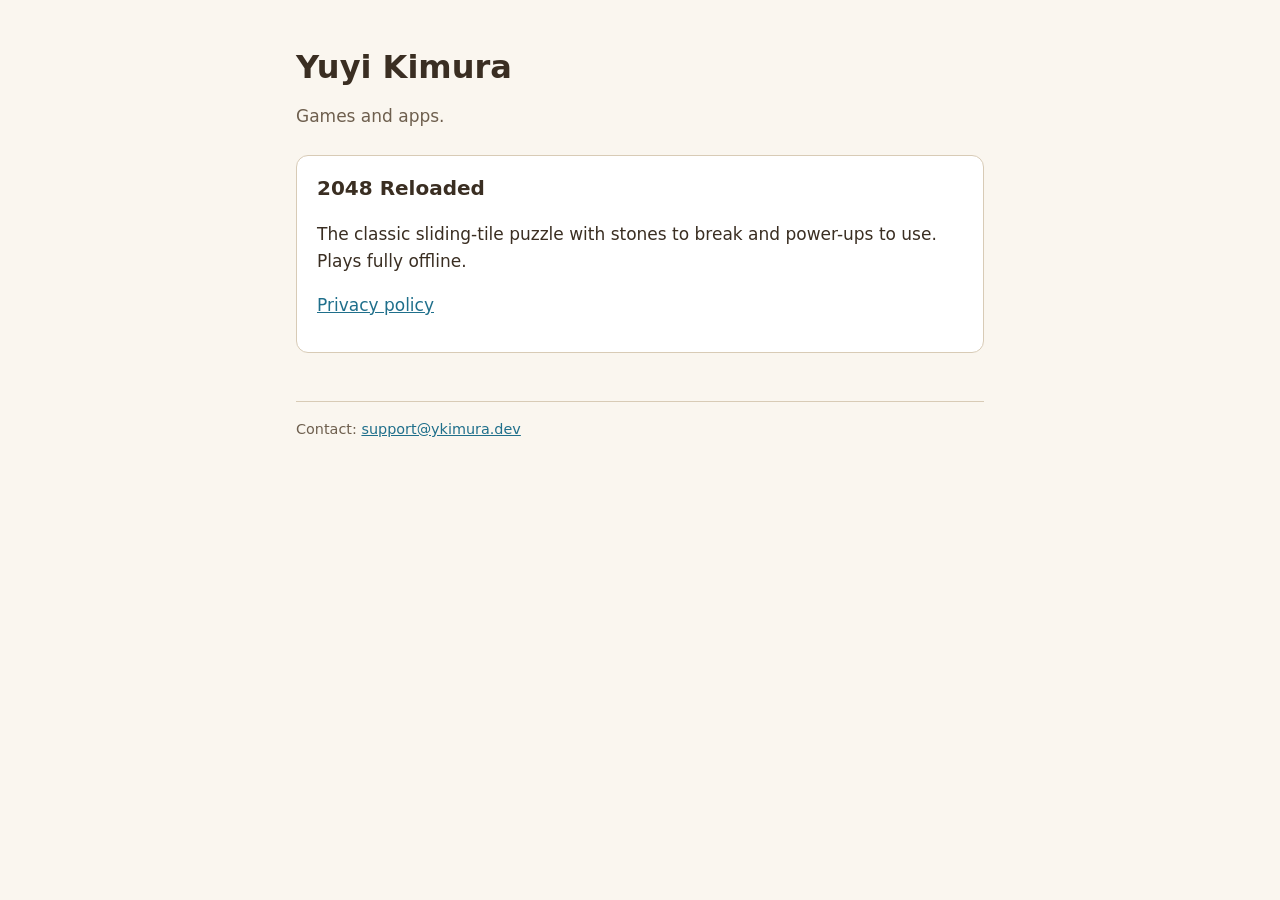
==== index.html @ 696941ac "Replace the 2048 Reloaded policy with a generic games privacy policy Co-Authored-By: Claude Opus 5.5" ====
<!doctype html>
<html lang="en">
  <head>
    <meta charset="utf-8" />
    <meta name="viewport" content="width=device-width, initial-scale=1" />
    <title>Yuyi Kimura</title>
    <meta name="description" content="Games and apps by Yuyi Kimura." />
    <link rel="stylesheet" href="/style.css" />
  </head>
  <body>
    <main>
      <h1>Yuyi Kimura</h1>
      <p class="muted">Games and apps.</p>

      <section class="card">
        <h2>2048 Reloaded</h2>
        <p>
          The classic sliding-tile puzzle with stones to break and power-ups to use. Plays fully offline.
        </p>
        <p><a href="/games/privacy/">Privacy policy</a></p>
      </section>

      <footer>
        Contact: <a href="mailto:support@ykimura.dev">support@ykimura.dev</a>
      </footer>
    </main>
  </body>
</html>
---- style.css ----
:root {
  --page: #faf6ef;
  --surface: #ffffff;
  --text: #3a2e22;
  --text-muted: #6e5f4e;
  --divider: #d8cbb6;
  --accent: #1f6f8b;
  color-scheme: light dark;
}

@media (prefers-color-scheme: dark) {
  :root {
    --page: #171411;
    --surface: #2a2521;
    --text: #f3ebdd;
    --text-muted: #b8ac9a;
    --divider: #3a332b;
    --accent: #7cc4dc;
  }
}

* {
  box-sizing: border-box;
}

body {
  margin: 0;
  background: var(--page);
  color: var(--text);
  font: 17px/1.6 system-ui, -apple-system, "Segoe UI", Roboto, sans-serif;
}

main {
  max-width: 720px;
  margin: 0 auto;
  padding: 48px 16px 64px;
}

h1 {
  font-size: 2rem;
  line-height: 1.2;
  margin: 0 0 8px;
}

h2 {
  font-size: 1.25rem;
  margin: 40px 0 8px;
}

p,
li {
  overflow-wrap: anywhere;
}

a {
  color: var(--accent);
}

.muted {
  color: var(--text-muted);
}

.card {
  background: var(--surface);
  border: 1px solid var(--divider);
  border-radius: 12px;
  padding: 16px 20px;
  margin: 24px 0;
}

.card h2 {
  margin-top: 0;
}

footer {
  margin-top: 48px;
  padding-top: 16px;
  border-top: 1px solid var(--divider);
  color: var(--text-muted);
  font-size: 0.9rem;
}
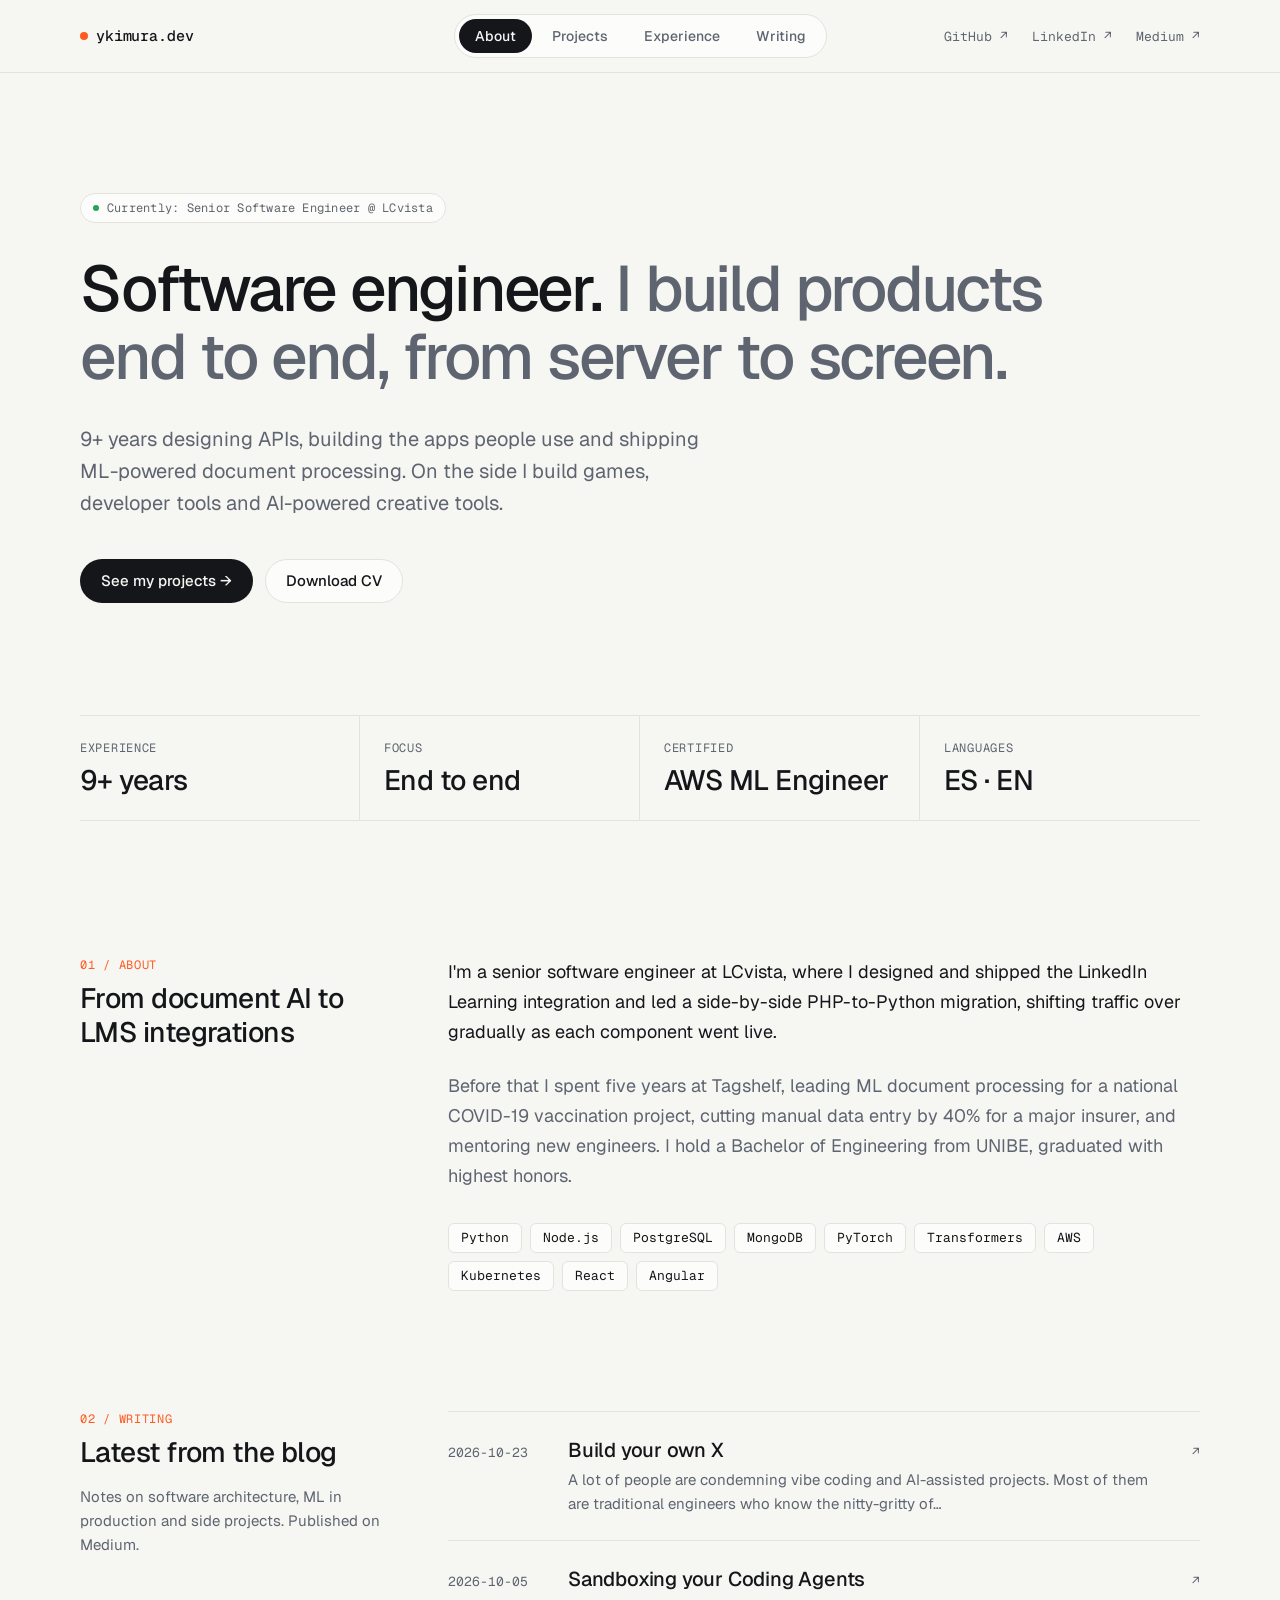
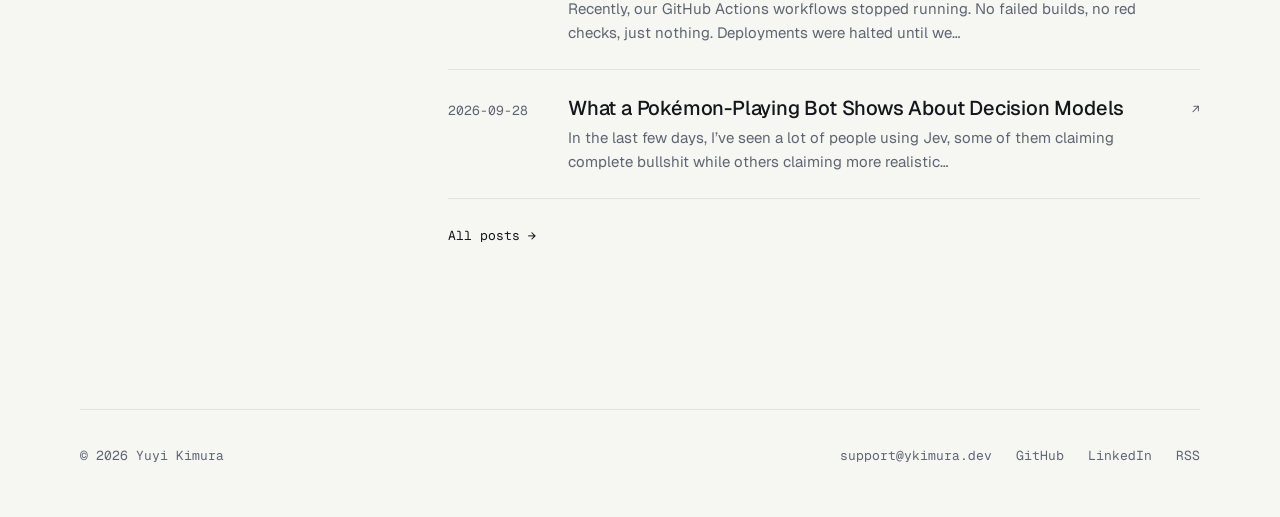
==== commit 89f74b5a: "feat: Design personal site" ====
--- a/index.html
+++ b/index.html
@@ -3,26 +3,215 @@
   <head>
     <meta charset="utf-8" />
     <meta name="viewport" content="width=device-width, initial-scale=1" />
-    <title>Yuyi Kimura</title>
-    <meta name="description" content="Games and apps by Yuyi Kimura." />
+    <title>Yuyi Kimura · Software engineer</title>
+    <meta
+      name="description"
+      content="Yuyi Kimura, software engineer. 9+ years designing APIs, building apps and shipping ML-powered document processing."
+    />
+    <meta property="og:type" content="website" />
+    <meta property="og:site_name" content="ykimura.dev" />
+    <meta property="og:title" content="Yuyi Kimura · Software engineer" />
+    <meta
+      property="og:description"
+      content="9+ years designing APIs, building apps and shipping ML-powered document processing."
+    />
+    <meta property="og:url" content="https://ykimura.dev/" />
+    <link rel="icon" href="/favicon.svg" type="image/svg+xml" />
+    <link rel="preconnect" href="https://fonts.googleapis.com" />
+    <link rel="preconnect" href="https://fonts.gstatic.com" crossorigin />
+    <link
+      rel="stylesheet"
+      href="https://fonts.googleapis.com/css2?family=Geist:wght@400;500&family=Geist+Mono:wght@400;500&display=swap"
+    />
     <link rel="stylesheet" href="/style.css" />
   </head>
   <body>
-    <main>
-      <h1>Yuyi Kimura</h1>
-      <p class="muted">Games and apps.</p>
-
-      <section class="card">
-        <h2>2048 Reloaded</h2>
-        <p>
-          The classic sliding-tile puzzle with stones to break and power-ups to use. Plays fully offline.
+    <header class="site-header">
+      <div class="container navbar">
+        <a class="logo" href="/"><span class="dot" aria-hidden="true"></span>ykimura.dev</a>
+        <nav aria-label="Main">
+          <ul class="tabs">
+            <li><a href="/" aria-current="page">About</a></li>
+            <li><a href="/projects/">Projects</a></li>
+            <li><a href="/experience/">Experience</a></li>
+            <li><a href="/writing/">Writing</a></li>
+          </ul>
+        </nav>
+        <script>
+          // On narrow screens the tabs scroll inside their pill; keep the current one in view.
+          for (const tab of document.querySelectorAll(".tabs [aria-current]")) {
+            tab.closest(".tabs").scrollLeft =
+              tab.offsetLeft + tab.offsetWidth - tab.closest(".tabs").clientWidth + 4;
+          }
+        </script>
+        <ul class="socials">
+          <li>
+            <a class="mono-link" href="https://github.com/ypk46"
+              >GitHub <span aria-hidden="true">↗</span></a
+            >
+          </li>
+          <li>
+            <a class="mono-link" href="https://www.linkedin.com/in/ypk46/"
+              >LinkedIn <span aria-hidden="true">↗</span></a
+            >
+          </li>
+          <li>
+            <a class="mono-link" href="https://medium.com/@yuyik46"
+              >Medium <span aria-hidden="true">↗</span></a
+            >
+          </li>
+        </ul>
+      </div>
+    </header>
+
+    <main class="container">
+      <section class="hero">
+        <p class="pill">
+          <span class="dot dot-live" aria-hidden="true"></span>Currently: Senior Software Engineer @
+          LCvista
         </p>
-        <p><a href="/games/privacy/">Privacy policy</a></p>
+        <h1 class="display">
+          Software engineer.
+          <span class="muted">I build products end to end, from server to screen.</span>
+        </h1>
+        <p class="intro">
+          9+ years designing APIs, building the apps people use and shipping ML-powered document
+          processing. On the side I build games, developer tools and AI-powered creative tools.
+        </p>
+        <div class="actions">
+          <a class="button button-primary" href="/projects/">See my projects →</a>
+          <a class="button button-secondary" href="/cv.pdf">Download CV</a>
+        </div>
       </section>
 
-      <footer>
-        Contact: <a href="mailto:support@ykimura.dev">support@ykimura.dev</a>
-      </footer>
+      <dl class="stats">
+        <div class="stat">
+          <dt class="label">Experience</dt>
+          <dd>9+ years</dd>
+        </div>
+        <div class="stat">
+          <dt class="label">Focus</dt>
+          <dd>End to end</dd>
+        </div>
+        <div class="stat">
+          <dt class="label">Certified</dt>
+          <dd>AWS ML Engineer</dd>
+        </div>
+        <div class="stat">
+          <dt class="label">Languages</dt>
+          <dd>ES · EN</dd>
+        </div>
+      </dl>
+
+      <section class="section split" aria-labelledby="about-title">
+        <div class="split-label">
+          <p class="label label-accent">01 / About</p>
+          <h2 class="section-title" id="about-title">From document AI to LMS integrations</h2>
+        </div>
+        <div class="about-body">
+          <p>
+            I'm a senior software engineer at LCvista, where I designed and shipped the LinkedIn
+            Learning integration and led a side-by-side PHP-to-Python migration, shifting traffic
+            over gradually as each component went live.
+          </p>
+          <p class="muted">
+            Before that I spent five years at Tagshelf, leading ML document processing for a
+            national COVID-19 vaccination project, cutting manual data entry by 40% for a major
+            insurer, and mentoring new engineers. I hold a Bachelor of Engineering from UNIBE,
+            graduated with highest honors.
+          </p>
+          <ul class="tags tags-stack" aria-label="Stack">
+            <li>Python</li>
+            <li>Node.js</li>
+            <li>PostgreSQL</li>
+            <li>MongoDB</li>
+            <li>PyTorch</li>
+            <li>Transformers</li>
+            <li>AWS</li>
+            <li>Kubernetes</li>
+            <li>React</li>
+            <li>Angular</li>
+          </ul>
+        </div>
+      </section>
+
+      <section class="section split" aria-labelledby="writing-title">
+        <div class="split-label">
+          <p class="label label-accent">02 / Writing</p>
+          <h2 class="section-title" id="writing-title">Latest from the blog</h2>
+          <p class="blurb">
+            Notes on software architecture, ML in production and side projects. Published on Medium.
+          </p>
+        </div>
+        <div>
+          <!-- Generated by scripts/medium.py; edits between these markers are overwritten. -->
+          <!-- medium:start -->
+          <ul class="posts">
+            <li>
+              <a
+                class="post-row"
+                href="https://medium.reversepitch.io/build-your-own-x-ac8075742ecf"
+              >
+                <time class="post-date" datetime="2026-10-23">2026-10-23</time>
+                <span class="post-body">
+                  <span class="post-title">Build your own X</span>
+                  <span class="post-summary"
+                    >A lot of people are condemning vibe coding and AI-assisted projects. Most of
+                    them are traditional engineers who know the nitty-gritty of…</span
+                  >
+                </span>
+                <span class="post-arrow" aria-hidden="true">↗</span>
+              </a>
+            </li>
+            <li>
+              <a
+                class="post-row"
+                href="https://medium.reversepitch.io/sandboxing-your-coding-agents-d793b4cce504"
+              >
+                <time class="post-date" datetime="2026-10-05">2026-10-05</time>
+                <span class="post-body">
+                  <span class="post-title">Sandboxing your Coding Agents</span>
+                  <span class="post-summary"
+                    >Recently, our GitHub Actions workflows stopped running. No failed builds, no
+                    red checks, just nothing. Deployments were halted until we…</span
+                  >
+                </span>
+                <span class="post-arrow" aria-hidden="true">↗</span>
+              </a>
+            </li>
+            <li>
+              <a
+                class="post-row"
+                href="https://medium.reversepitch.io/what-a-pok%C3%A9mon-playing-bot-shows-about-decision-models-b611568e4b09"
+              >
+                <time class="post-date" datetime="2026-09-28">2026-09-28</time>
+                <span class="post-body">
+                  <span class="post-title"
+                    >What a Pokémon-Playing Bot Shows About Decision Models</span
+                  >
+                  <span class="post-summary"
+                    >In the last few days, I’ve seen a lot of people using Jev, some of them
+                    claiming complete bullshit while others claiming more realistic…</span
+                  >
+                </span>
+                <span class="post-arrow" aria-hidden="true">↗</span>
+              </a>
+            </li>
+          </ul>
+          <!-- medium:end -->
+          <a class="posts-more mono-link mono-link-ink" href="/writing/">All posts →</a>
+        </div>
+      </section>
     </main>
+
+    <footer class="container site-footer">
+      <p class="mono-link">© 2026 Yuyi Kimura</p>
+      <ul class="footer-links">
+        <li><a class="mono-link" href="mailto:support@ykimura.dev">support@ykimura.dev</a></li>
+        <li><a class="mono-link" href="https://github.com/ypk46">GitHub</a></li>
+        <li><a class="mono-link" href="https://www.linkedin.com/in/ypk46/">LinkedIn</a></li>
+        <li><a class="mono-link" href="https://medium.com/feed/@yuyik46">RSS</a></li>
+      </ul>
+    </footer>
   </body>
 </html>
--- a/style.css
+++ b/style.css
@@ -1,81 +1,1165 @@
+/* ykimura.dev: one stylesheet for every page. Tokens come from the design file. */
+
 :root {
-  --page: #faf6ef;
-  --surface: #ffffff;
-  --text: #3a2e22;
-  --text-muted: #6e5f4e;
-  --divider: #d8cbb6;
-  --accent: #1f6f8b;
+  --color-bg: #f6f6f3;
+  --color-surface: #fcfcfa;
+  --color-ink: #14161a;
+  --color-ink-muted: #5f6570;
+  --color-border: #e3e3de;
+  --color-accent: #ff5a1f;
+  --color-live: #22a55b;
+
+  --font-sans: "Geist", system-ui, -apple-system, "Segoe UI", Roboto, sans-serif;
+  --font-mono: "Geist Mono", ui-monospace, SFMono-Regular, Menlo, monospace;
+
+  --content: 1120px;
+  --gutter: 16px;
+  --label-col: 320px;
+
   color-scheme: light dark;
 }
 
 @media (prefers-color-scheme: dark) {
   :root {
-    --page: #171411;
-    --surface: #2a2521;
-    --text: #f3ebdd;
-    --text-muted: #b8ac9a;
-    --divider: #3a332b;
-    --accent: #7cc4dc;
-  }
-}
-
-* {
+    --color-bg: #0e0f11;
+    --color-surface: #16181b;
+    --color-ink: #ecedea;
+    --color-ink-muted: #9399a3;
+    --color-border: #26292e;
+    --color-accent: #ff6a33;
+  }
+}
+
+/* Base */
+
+*,
+*::before,
+*::after {
   box-sizing: border-box;
+}
+
+html {
+  -webkit-text-size-adjust: 100%;
 }
 
 body {
   margin: 0;
-  background: var(--page);
-  color: var(--text);
-  font: 17px/1.6 system-ui, -apple-system, "Segoe UI", Roboto, sans-serif;
-}
-
-main {
+  background: var(--color-bg);
+  color: var(--color-ink);
+  font-family: var(--font-sans);
+  font-size: 16px;
+  line-height: 26px;
+  -webkit-font-smoothing: antialiased;
+  overflow-wrap: break-word;
+}
+
+h1,
+h2,
+h3,
+p,
+ul,
+ol {
+  margin: 0;
+}
+
+ul,
+ol {
+  padding: 0;
+  list-style: none;
+}
+
+a {
+  color: inherit;
+  text-decoration: none;
+}
+
+button {
+  font: inherit;
+  color: inherit;
+}
+
+:focus-visible {
+  outline: 2px solid var(--color-accent);
+  outline-offset: 3px;
+  border-radius: 4px;
+}
+
+.visually-hidden {
+  position: absolute;
+  width: 1px;
+  height: 1px;
+  margin: -1px;
+  overflow: hidden;
+  clip: rect(0 0 0 0);
+  white-space: nowrap;
+}
+
+.container {
+  width: min(var(--content), 100% - 2 * var(--gutter));
+  margin-inline: auto;
+}
+
+.muted {
+  color: var(--color-ink-muted);
+}
+
+.mono {
+  font-family: var(--font-mono);
+}
+
+/* Type */
+
+.display {
+  font-size: 64px;
+  line-height: 68px;
+  letter-spacing: -0.035em;
+  font-weight: 500;
+}
+
+.section-title {
+  font-size: 28px;
+  line-height: 34px;
+  letter-spacing: -0.02em;
+  font-weight: 500;
+}
+
+.lead {
+  font-size: 18px;
+  line-height: 30px;
+  color: var(--color-ink-muted);
+}
+
+.label {
+  font-family: var(--font-mono);
+  font-size: 12px;
+  line-height: 16px;
+  letter-spacing: 0.06em;
+  text-transform: uppercase;
+  color: var(--color-ink-muted);
+}
+
+.label-accent {
+  color: var(--color-accent);
+}
+
+.mono-link {
+  font-family: var(--font-mono);
+  font-size: 13px;
+  color: var(--color-ink-muted);
+  transition: color 0.15s;
+}
+
+.mono-link:hover {
+  color: var(--color-ink);
+}
+
+.mono-link-ink {
+  color: var(--color-ink);
+}
+
+/* Navbar */
+
+.site-header {
+  border-bottom: 1px solid var(--color-border);
+}
+
+.navbar {
+  display: grid;
+  grid-template-columns: 1fr auto 1fr;
+  align-items: center;
+  gap: 16px;
+  height: 72px;
+}
+
+.logo {
+  display: inline-flex;
+  align-items: center;
+  gap: 8px;
+  justify-self: start;
+  font-family: var(--font-mono);
+  font-size: 15px;
+  font-weight: 500;
+  letter-spacing: -0.01em;
+}
+
+.dot {
+  display: inline-block;
+  flex-shrink: 0;
+  width: 8px;
+  height: 8px;
+  border-radius: 999px;
+  background: var(--color-accent);
+}
+
+.dot-live {
+  width: 6px;
+  height: 6px;
+  background: var(--color-live);
+}
+
+.tabs {
+  position: relative;
+  display: flex;
+  gap: 4px;
+  padding: 4px;
+  border: 1px solid var(--color-border);
+  border-radius: 999px;
+  background: var(--color-surface);
+}
+
+.tabs a {
+  display: block;
+  padding: 8px 16px;
+  border-radius: 999px;
+  font-size: 14px;
+  line-height: 18px;
+  font-weight: 500;
+  white-space: nowrap;
+  color: var(--color-ink-muted);
+  transition: color 0.15s;
+}
+
+.tabs a:hover {
+  color: var(--color-ink);
+}
+
+.tabs a[aria-current="page"] {
+  background: var(--color-ink);
+  color: var(--color-bg);
+}
+
+.socials {
+  display: flex;
+  gap: 24px;
+  justify-self: end;
+}
+
+/* Buttons, tags, pills */
+
+.actions {
+  display: flex;
+  flex-wrap: wrap;
+  gap: 12px;
+}
+
+.button {
+  display: inline-flex;
+  align-items: center;
+  justify-content: center;
+  min-height: 44px;
+  padding: 12px 20px;
+  border: 1px solid transparent;
+  border-radius: 999px;
+  font-size: 15px;
+  line-height: 18px;
+  font-weight: 500;
+  white-space: nowrap;
+  transition: opacity 0.15s, border-color 0.15s;
+}
+
+.button-primary {
+  background: var(--color-ink);
+  color: var(--color-bg);
+}
+
+.button-primary:hover {
+  opacity: 0.85;
+}
+
+.button-secondary {
+  background: var(--color-surface);
+  border-color: var(--color-border);
+  color: var(--color-ink);
+}
+
+.button-secondary:hover {
+  border-color: var(--color-ink-muted);
+}
+
+.tags {
+  display: flex;
+  flex-wrap: wrap;
+  gap: 8px;
+}
+
+.tags li {
+  padding: 4px 10px;
+  border: 1px solid var(--color-border);
+  border-radius: 6px;
+  font-family: var(--font-mono);
+  font-size: 12px;
+  line-height: 16px;
+  color: var(--color-ink-muted);
+  white-space: nowrap;
+}
+
+.tags-stack li {
+  padding: 6px 12px;
+  background: var(--color-surface);
+  font-size: 13px;
+  line-height: 16px;
+  color: var(--color-ink);
+}
+
+.pill {
+  display: inline-flex;
+  align-items: center;
+  gap: 8px;
+  align-self: flex-start;
+  padding: 6px 12px;
+  border: 1px solid var(--color-border);
+  border-radius: 999px;
+  background: var(--color-surface);
+  font-family: var(--font-mono);
+  font-size: 12px;
+  line-height: 16px;
+  letter-spacing: 0.02em;
+  color: var(--color-ink-muted);
+}
+
+/* Two-column section pattern */
+
+.split {
+  display: grid;
+  grid-template-columns: var(--label-col) minmax(0, 1fr);
+  gap: 48px;
+}
+
+.split-label {
+  display: flex;
+  flex-direction: column;
+  align-items: flex-start;
+  gap: 8px;
+}
+
+.split-label .blurb {
+  padding-top: 8px;
+  font-size: 15px;
+  line-height: 24px;
+  color: var(--color-ink-muted);
+}
+
+.section {
+  padding-top: 120px;
+}
+
+/* Home */
+
+.hero {
+  display: flex;
+  flex-direction: column;
+  gap: 32px;
+  padding: 120px 0 96px;
+}
+
+.hero h1 {
+  max-width: 1000px;
+}
+
+.hero .intro {
+  max-width: 640px;
+  font-size: 20px;
+  line-height: 32px;
+  color: var(--color-ink-muted);
+}
+
+.hero .actions {
+  padding-top: 8px;
+}
+
+.stats {
+  display: grid;
+  grid-template-columns: repeat(4, minmax(0, 1fr));
+  border-block: 1px solid var(--color-border);
+}
+
+.stat {
+  display: flex;
+  flex-direction: column;
+  gap: 8px;
+  margin: 0;
+  padding: 24px;
+  border-right: 1px solid var(--color-border);
+}
+
+.stat:first-child {
+  padding-left: 0;
+}
+
+.stat:last-child {
+  padding-right: 0;
+  border-right: 0;
+}
+
+.stat dd {
+  margin: 0;
+  font-size: 28px;
+  line-height: 32px;
+  letter-spacing: -0.02em;
+  font-weight: 500;
+}
+
+.about-body {
+  display: flex;
+  flex-direction: column;
+  gap: 24px;
+  font-size: 18px;
+  line-height: 30px;
+}
+
+.about-body .tags {
+  padding-top: 8px;
+}
+
+/* Post rows */
+
+.posts {
+  border-top: 1px solid var(--color-border);
+}
+
+.posts li {
+  border-bottom: 1px solid var(--color-border);
+}
+
+.post-row {
+  display: grid;
+  grid-template-columns: 96px minmax(0, 1fr) auto;
+  grid-template-areas: "date body arrow";
+  align-items: baseline;
+  column-gap: 24px;
+  row-gap: 4px;
+  padding: 24px 0;
+}
+
+.post-date {
+  grid-area: date;
+  font-family: var(--font-mono);
+  font-size: 13px;
+  color: var(--color-ink-muted);
+}
+
+.post-body {
+  grid-area: body;
+  display: flex;
+  flex-direction: column;
+  gap: 4px;
+}
+
+.post-title {
+  font-size: 20px;
+  line-height: 28px;
+  letter-spacing: -0.01em;
+  font-weight: 500;
+  text-decoration: underline transparent 1px;
+  text-underline-offset: 4px;
+  transition: text-decoration-color 0.15s;
+}
+
+.post-row:hover .post-title {
+  text-decoration-color: currentColor;
+}
+
+.post-summary {
+  font-size: 15px;
+  line-height: 24px;
+  color: var(--color-ink-muted);
+}
+
+.post-arrow {
+  grid-area: arrow;
+  font-family: var(--font-mono);
+  font-size: 13px;
+  color: var(--color-ink-muted);
+}
+
+.posts-more {
+  display: inline-block;
+  margin-top: 24px;
+}
+
+/* Page header (Projects, Experience, Writing) */
+
+.page-header {
+  display: flex;
+  flex-wrap: wrap;
+  justify-content: space-between;
+  align-items: flex-end;
+  gap: 24px 48px;
+  padding: 120px 0 64px;
+}
+
+.page-header-tight {
+  padding-bottom: 48px;
+}
+
+.page-header-text {
+  display: flex;
+  flex-direction: column;
+  gap: 16px;
+  max-width: 820px;
+}
+
+/* Projects */
+
+.filters {
+  display: flex;
+  flex-wrap: wrap;
+  gap: 8px;
+}
+
+.filters[hidden] {
+  display: none;
+}
+
+.filters button {
+  padding: 6px 12px;
+  border: 1px solid var(--color-border);
+  border-radius: 6px;
+  background: var(--color-surface);
+  font-family: var(--font-mono);
+  font-size: 13px;
+  line-height: 16px;
+  color: var(--color-ink-muted);
+  cursor: pointer;
+}
+
+.filters button:hover {
+  color: var(--color-ink);
+}
+
+.filters button[aria-pressed="true"] {
+  background: var(--color-ink);
+  border-color: var(--color-ink);
+  color: var(--color-bg);
+}
+
+.project-grid {
+  display: grid;
+  grid-template-columns: repeat(3, minmax(0, 1fr));
+  gap: 16px;
+}
+
+.card {
+  border: 1px solid var(--color-border);
+  border-radius: 16px;
+  background: var(--color-surface);
+}
+
+.project-card {
+  position: relative;
+  display: flex;
+  flex-direction: column;
+  justify-content: space-between;
+  gap: 32px;
+  padding: 32px;
+}
+
+.project-card[hidden] {
+  display: none;
+}
+
+.project-head {
+  display: flex;
+  flex-direction: column;
+  gap: 12px;
+}
+
+.project-meta {
+  display: flex;
+  flex-wrap: wrap;
+  justify-content: space-between;
+  align-items: baseline;
+  gap: 4px 12px;
+  line-height: 16px;
+}
+
+.status {
+  font-family: var(--font-mono);
+  font-size: 12px;
+  line-height: 16px;
+  color: var(--color-accent);
+  white-space: nowrap;
+}
+
+.project-card h2 {
+  font-size: 24px;
+  line-height: 30px;
+  letter-spacing: -0.02em;
+  font-weight: 500;
+}
+
+.project-card p {
+  color: var(--color-ink-muted);
+}
+
+/* Whole-card link: the title's link covers the card. */
+.card-link::after {
+  content: "";
+  position: absolute;
+  inset: 0;
+  border-radius: inherit;
+}
+
+.project-card:has(.card-link) {
+  transition: border-color 0.15s;
+}
+
+.project-card:has(.card-link):hover {
+  border-color: var(--color-ink-muted);
+}
+
+.card-link:focus-visible {
+  outline: none;
+}
+
+.card-link:focus-visible::after {
+  outline: 2px solid var(--color-accent);
+  outline-offset: 3px;
+}
+
+.featured {
+  grid-column: 1 / -1;
+  display: grid;
+  grid-template-columns: minmax(0, 1fr) 480px;
+  gap: 0;
+  padding: 0;
+  overflow: hidden;
+}
+
+.featured-body {
+  display: flex;
+  flex-direction: column;
+  justify-content: space-between;
+  gap: 32px;
+  padding: 48px;
+}
+
+.featured-body .project-head {
+  gap: 16px;
+}
+
+.featured-body .project-meta {
+  justify-content: flex-start;
+}
+
+.featured h2 {
+  font-size: 40px;
+  line-height: 44px;
+  letter-spacing: -0.03em;
+}
+
+.featured-desc {
+  max-width: 440px;
+  font-size: 18px;
+  line-height: 30px;
+}
+
+.featured-foot {
+  display: flex;
+  flex-direction: column;
+  gap: 24px;
+}
+
+.featured-links {
+  display: flex;
+  flex-wrap: wrap;
+  gap: 24px;
+}
+
+.featured-visual {
+  display: flex;
+  align-items: center;
+  justify-content: center;
+  padding: 48px;
+  border-left: 1px solid var(--color-border);
+  background: var(--color-bg);
+}
+
+.board {
+  display: grid;
+  grid-template-columns: repeat(4, minmax(0, 72px));
+  gap: 8px;
+  width: 100%;
+  max-width: 328px;
+  padding: 8px;
+  border-radius: 12px;
+  background: var(--color-border);
+}
+
+.board span {
+  display: flex;
+  align-items: center;
+  justify-content: center;
+  aspect-ratio: 1;
+  border-radius: 8px;
+  background: var(--color-surface);
+  font-family: var(--font-mono);
+  font-size: 24px;
+  font-weight: 500;
+}
+
+.board .stone {
+  background: var(--color-ink-muted);
+}
+
+.board .t128 {
+  background: var(--color-ink);
+  color: var(--color-bg);
+  font-size: 22px;
+}
+
+.board .t2048 {
+  background: var(--color-accent);
+  color: #fff;
+  font-size: 20px;
+}
+
+/* Experience */
+
+.timeline {
+  border-top: 1px solid var(--color-border);
+}
+
+.role {
+  padding: 40px 0;
+  border-bottom: 1px solid var(--color-border);
+}
+
+.role-meta {
+  display: flex;
+  flex-direction: column;
+  gap: 8px;
+}
+
+.role-dates {
+  display: flex;
+  align-items: center;
+  gap: 8px;
+  font-family: var(--font-mono);
+  font-size: 13px;
+  line-height: 18px;
+  color: var(--color-ink-muted);
+}
+
+.role-company {
+  font-size: 18px;
+  line-height: 26px;
+  font-weight: 500;
+}
+
+.role-location {
+  font-size: 15px;
+  line-height: 24px;
+  color: var(--color-ink-muted);
+}
+
+.role-body {
+  display: flex;
+  flex-direction: column;
+  gap: 16px;
+}
+
+.role-body > * + .role-title {
+  padding-top: 16px;
+}
+
+.role-title {
+  font-size: 24px;
+  line-height: 30px;
+  letter-spacing: -0.02em;
+  font-weight: 500;
+}
+
+.highlights {
+  display: flex;
+  flex-direction: column;
+  gap: 16px;
+  color: var(--color-ink-muted);
+}
+
+.highlights li::before {
+  content: "→ ";
+}
+
+.cards {
+  display: flex;
+  flex-direction: column;
+  gap: 16px;
+}
+
+.cert-grid {
+  display: grid;
+  grid-template-columns: repeat(3, minmax(0, 1fr));
+  gap: 16px;
+}
+
+.cert {
+  display: flex;
+  flex-direction: column;
+  gap: 12px;
+  padding: 24px;
+  border-radius: 12px;
+}
+
+.cert h3,
+.education h3 {
+  font-size: 18px;
+  line-height: 26px;
+  font-weight: 500;
+}
+
+.education {
+  display: flex;
+  flex-wrap: wrap;
+  justify-content: space-between;
+  align-items: baseline;
+  gap: 8px 24px;
+  padding: 24px;
+  border-radius: 12px;
+}
+
+.education p {
+  font-size: 15px;
+  line-height: 24px;
+  color: var(--color-ink-muted);
+}
+
+/* Writing */
+
+.latest {
+  position: relative;
+  display: flex;
+  flex-direction: column;
+  gap: 24px;
+  padding: 48px;
+}
+
+.latest-meta {
+  display: flex;
+  flex-wrap: wrap;
+  justify-content: space-between;
+  align-items: center;
+  gap: 8px 24px;
+}
+
+.latest-meta > div {
+  display: flex;
+  gap: 12px;
+}
+
+.latest h2 {
+  max-width: 1000px;
+  font-size: 36px;
+  line-height: 42px;
+  letter-spacing: -0.03em;
+  font-weight: 500;
+}
+
+.latest p {
   max-width: 720px;
-  margin: 0 auto;
-  padding: 48px 16px 64px;
-}
-
-h1 {
-  font-size: 2rem;
-  line-height: 1.2;
-  margin: 0 0 8px;
-}
-
-h2 {
-  font-size: 1.25rem;
-  margin: 40px 0 8px;
-}
-
-p,
-li {
-  overflow-wrap: anywhere;
-}
-
-a {
-  color: var(--accent);
-}
-
-.muted {
-  color: var(--text-muted);
-}
-
-.card {
-  background: var(--surface);
-  border: 1px solid var(--divider);
+}
+
+.latest:hover {
+  border-color: var(--color-ink-muted);
+}
+
+.archive-year {
+  padding-top: 64px;
+}
+
+.archive-year:first-child {
+  padding-top: 96px;
+}
+
+.archive-year .count {
+  font-family: var(--font-mono);
+  font-size: 13px;
+  color: var(--color-ink-muted);
+}
+
+/* Footer */
+
+.site-footer {
+  display: flex;
+  flex-wrap: wrap;
+  justify-content: space-between;
+  align-items: center;
+  gap: 16px 24px;
+  margin-top: 160px;
+  padding: 32px 0 48px;
+  border-top: 1px solid var(--color-border);
+}
+
+.footer-links {
+  display: flex;
+  flex-wrap: wrap;
+  gap: 8px 24px;
+}
+
+/* Long-form pages (games/privacy) */
+
+.prose {
+  max-width: 720px;
+  padding: 96px 0 0;
+  font-size: 17px;
+  line-height: 28px;
+}
+
+.prose h1 {
+  font-size: 40px;
+  line-height: 44px;
+  letter-spacing: -0.03em;
+  font-weight: 500;
+  margin-bottom: 12px;
+}
+
+.prose h2 {
+  margin: 48px 0 12px;
+  font-size: 24px;
+  line-height: 30px;
+  letter-spacing: -0.02em;
+  font-weight: 500;
+}
+
+.prose p,
+.prose ul {
+  margin: 0 0 16px;
+}
+
+.prose ul {
+  padding-left: 20px;
+  list-style: disc;
+}
+
+.prose li + li {
+  margin-top: 6px;
+}
+
+.prose a {
+  text-decoration: underline;
+  text-decoration-color: var(--color-border);
+  text-underline-offset: 3px;
+}
+
+.prose a:hover {
+  text-decoration-color: currentColor;
+}
+
+.prose strong {
+  font-weight: 500;
+}
+
+.prose > .muted {
+  font-family: var(--font-mono);
+  font-size: 13px;
+  margin-bottom: 32px;
+}
+
+.prose .card {
+  margin: 32px 0;
+  padding: 24px;
   border-radius: 12px;
-  padding: 16px 20px;
-  margin: 24px 0;
-}
-
-.card h2 {
+}
+
+.prose .card h2 {
   margin-top: 0;
 }
 
-footer {
-  margin-top: 48px;
-  padding-top: 16px;
-  border-top: 1px solid var(--divider);
-  color: var(--text-muted);
-  font-size: 0.9rem;
-}
+.prose .card ul {
+  margin: 0;
+}
+
+.prose footer {
+  margin-top: 96px;
+  padding: 32px 0 48px;
+  border-top: 1px solid var(--color-border);
+  font-family: var(--font-mono);
+  font-size: 13px;
+}
+
+/* Mobile (not designed; rules from the brief) */
+
+@media (max-width: 900px) {
+  .display {
+    font-size: 40px;
+    line-height: 44px;
+  }
+
+  .section-title {
+    font-size: 24px;
+    line-height: 30px;
+  }
+
+  .navbar {
+    display: flex;
+    justify-content: space-between;
+  }
+
+  .socials {
+    display: none;
+  }
+
+  .navbar > nav {
+    min-width: 0;
+  }
+
+  .tabs {
+    overflow-x: auto;
+    scrollbar-width: none;
+  }
+
+  .tabs::-webkit-scrollbar {
+    display: none;
+  }
+
+  .tabs a {
+    padding: 13px 14px;
+  }
+
+  .navbar {
+    height: auto;
+    min-height: 72px;
+    padding-block: 8px;
+  }
+
+  .filters button {
+    min-height: 44px;
+    padding-inline: 14px;
+  }
+
+  .split {
+    grid-template-columns: minmax(0, 1fr);
+    gap: 24px;
+  }
+
+  .section {
+    padding-top: 80px;
+  }
+
+  .hero {
+    gap: 24px;
+    padding: 64px 0 64px;
+  }
+
+  .hero .intro {
+    font-size: 18px;
+    line-height: 30px;
+  }
+
+  .stats {
+    grid-template-columns: repeat(2, minmax(0, 1fr));
+  }
+
+  .stat,
+  .stat:first-child,
+  .stat:last-child {
+    padding: 20px 16px;
+    border-right: 0;
+  }
+
+  .stat:nth-child(odd) {
+    padding-left: 0;
+    border-right: 1px solid var(--color-border);
+  }
+
+  .stat:nth-child(even) {
+    padding-right: 0;
+  }
+
+  .stat:nth-child(-n + 2) {
+    border-bottom: 1px solid var(--color-border);
+  }
+
+  .stat dd {
+    font-size: 22px;
+    line-height: 28px;
+  }
+
+  .page-header,
+  .page-header-tight {
+    flex-direction: column;
+    align-items: flex-start;
+    padding: 64px 0 40px;
+  }
+
+  .project-grid,
+  .cert-grid {
+    grid-template-columns: minmax(0, 1fr);
+  }
+
+  .featured {
+    grid-template-columns: minmax(0, 1fr);
+  }
+
+  .featured-body,
+  .featured-visual {
+    padding: 24px;
+  }
+
+  .featured-visual {
+    border-left: 0;
+    border-top: 1px solid var(--color-border);
+  }
+
+  .featured h2 {
+    font-size: 32px;
+    line-height: 38px;
+  }
+
+  .board span {
+    font-size: clamp(16px, 5vw, 24px);
+  }
+
+  .board .t128 {
+    font-size: clamp(15px, 4.6vw, 22px);
+  }
+
+  .board .t2048 {
+    font-size: clamp(13px, 4vw, 20px);
+  }
+
+  .project-card {
+    padding: 24px;
+  }
+
+  .role {
+    padding: 32px 0;
+  }
+
+  .post-row {
+    grid-template-columns: minmax(0, 1fr) auto;
+    grid-template-areas:
+      "date arrow"
+      "body body";
+    padding: 20px 0;
+  }
+
+  .latest {
+    padding: 24px;
+  }
+
+  .latest h2 {
+    font-size: 28px;
+    line-height: 34px;
+  }
+
+  .archive-year,
+  .archive-year:first-child {
+    padding-top: 64px;
+  }
+
+  .site-footer {
+    flex-direction: column;
+    align-items: flex-start;
+    margin-top: 96px;
+  }
+
+  .prose {
+    padding-top: 48px;
+  }
+
+  .prose h1 {
+    font-size: 32px;
+    line-height: 38px;
+  }
+}
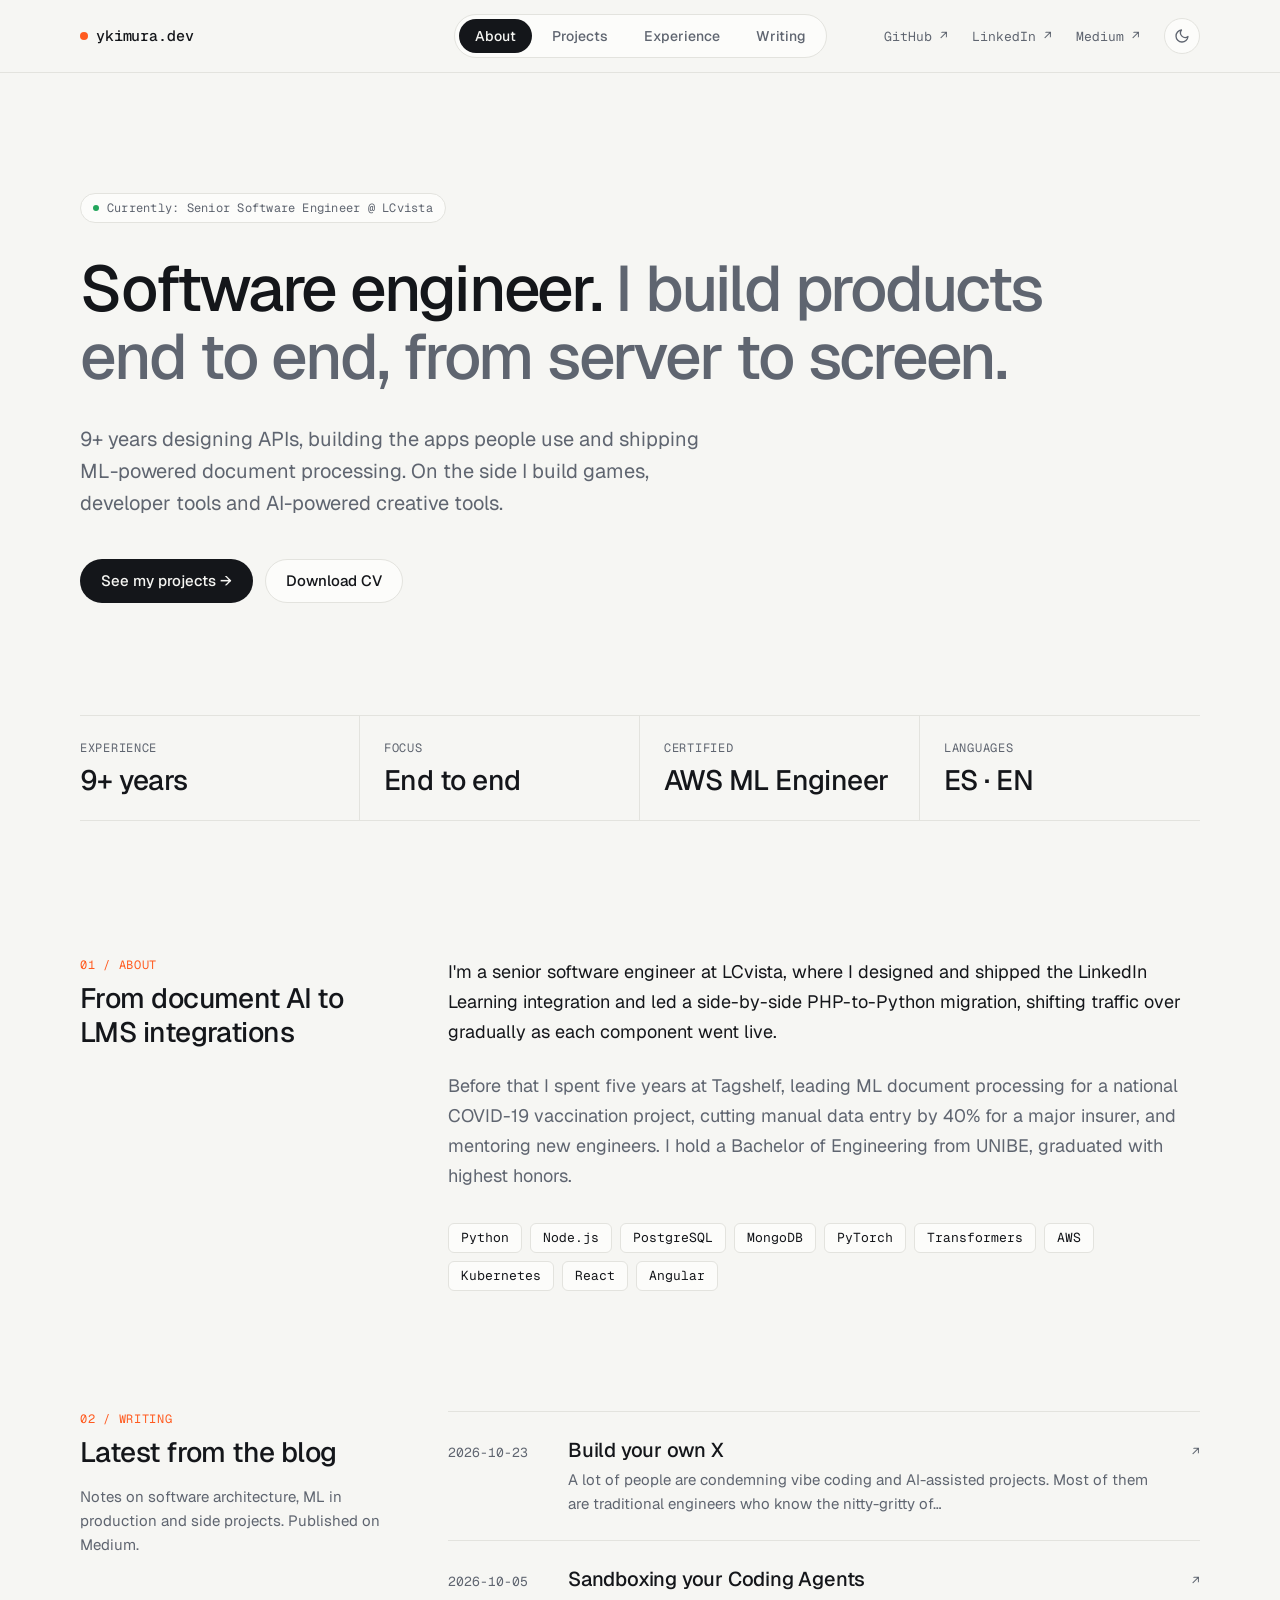
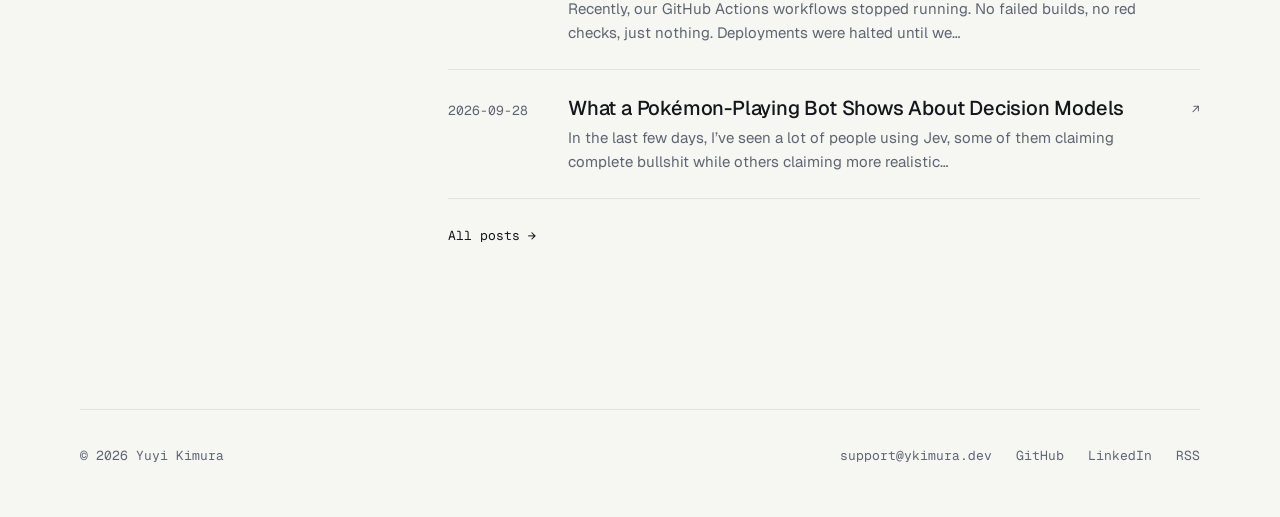
==== commit 104b4cc3: "feat: Add theme toggle" ====
--- a/index.html
+++ b/index.html
@@ -23,7 +23,16 @@
       rel="stylesheet"
       href="https://fonts.googleapis.com/css2?family=Geist:wght@400;500&family=Geist+Mono:wght@400;500&display=swap"
     />
+    <script>
+      // Apply the theme chosen with the toggle (theme.js) before first paint; .js shows the toggle.
+      document.documentElement.classList.add("js");
+      try {
+        const theme = localStorage.getItem("theme");
+        if (theme === "light" || theme === "dark") document.documentElement.dataset.theme = theme;
+      } catch {}
+    </script>
     <link rel="stylesheet" href="/style.css" />
+    <script src="/theme.js" defer></script>
   </head>
   <body>
     <header class="site-header">
@@ -37,31 +46,37 @@
             <li><a href="/writing/">Writing</a></li>
           </ul>
         </nav>
-        <script>
-          // On narrow screens the tabs scroll inside their pill; keep the current one in view.
-          for (const tab of document.querySelectorAll(".tabs [aria-current]")) {
-            tab.closest(".tabs").scrollLeft =
-              tab.offsetLeft + tab.offsetWidth - tab.closest(".tabs").clientWidth + 4;
-          }
-        </script>
-        <ul class="socials">
-          <li>
-            <a class="mono-link" href="https://github.com/ypk46"
-              >GitHub <span aria-hidden="true">↗</span></a
-            >
-          </li>
-          <li>
-            <a class="mono-link" href="https://www.linkedin.com/in/ypk46/"
-              >LinkedIn <span aria-hidden="true">↗</span></a
-            >
-          </li>
-          <li>
-            <a class="mono-link" href="https://medium.com/@yuyik46"
-              >Medium <span aria-hidden="true">↗</span></a
-            >
-          </li>
-        </ul>
+        <div class="nav-end">
+          <ul class="socials">
+            <li>
+              <a class="mono-link" href="https://github.com/ypk46"
+                >GitHub <span aria-hidden="true">↗</span></a
+              >
+            </li>
+            <li>
+              <a class="mono-link" href="https://www.linkedin.com/in/ypk46/"
+                >LinkedIn <span aria-hidden="true">↗</span></a
+              >
+            </li>
+            <li>
+              <a class="mono-link" href="https://medium.com/@yuyik46"
+                >Medium <span aria-hidden="true">↗</span></a
+              >
+            </li>
+          </ul>
+          <button class="theme-toggle" type="button" aria-label="Dark theme" aria-pressed="false">
+            <svg class="icon-moon" width="16" height="16" viewBox="0 0 24 24" fill="none" stroke="currentColor" stroke-width="2" stroke-linecap="round" stroke-linejoin="round" aria-hidden="true"><path d="M21 12.8A9 9 0 1 1 11.2 3a7 7 0 0 0 9.8 9.8z"/></svg>
+            <svg class="icon-sun" width="16" height="16" viewBox="0 0 24 24" fill="none" stroke="currentColor" stroke-width="2" stroke-linecap="round" aria-hidden="true"><circle cx="12" cy="12" r="4"/><path d="M12 2v2M12 20v2M4.9 4.9l1.4 1.4M17.7 17.7l1.4 1.4M2 12h2M20 12h2M4.9 19.1l1.4-1.4M17.7 6.3l1.4-1.4"/></svg>
+          </button>
+        </div>
       </div>
+      <script>
+        // On narrow screens the tabs scroll inside their pill; keep the current one in view.
+        for (const tab of document.querySelectorAll(".tabs [aria-current]")) {
+          tab.closest(".tabs").scrollLeft =
+            tab.offsetLeft + tab.offsetWidth - tab.closest(".tabs").clientWidth + 4;
+        }
+      </script>
     </header>
 
     <main class="container">
--- a/style.css
+++ b/style.css
@@ -19,8 +19,9 @@
   color-scheme: light dark;
 }
 
+/* Dark values: from the system setting unless the theme toggle chose light (data-theme on <html>). */
 @media (prefers-color-scheme: dark) {
-  :root {
+  :root:not([data-theme="light"]) {
     --color-bg: #0e0f11;
     --color-surface: #16181b;
     --color-ink: #ecedea;
@@ -28,6 +29,20 @@
     --color-border: #26292e;
     --color-accent: #ff6a33;
   }
+}
+
+:root[data-theme="dark"] {
+  --color-bg: #0e0f11;
+  --color-surface: #16181b;
+  --color-ink: #ecedea;
+  --color-ink-muted: #9399a3;
+  --color-border: #26292e;
+  --color-accent: #ff6a33;
+  color-scheme: dark;
+}
+
+:root[data-theme="light"] {
+  color-scheme: light;
 }
 
 /* Base */
@@ -228,10 +243,61 @@
   color: var(--color-bg);
 }
 
-.socials {
-  display: flex;
+.nav-end {
+  display: flex;
+  align-items: center;
   gap: 24px;
   justify-self: end;
+}
+
+.socials {
+  display: flex;
+  gap: 24px;
+  white-space: nowrap;
+}
+
+.theme-toggle {
+  display: inline-flex;
+  flex-shrink: 0;
+  align-items: center;
+  justify-content: center;
+  width: 36px;
+  height: 36px;
+  padding: 0;
+  border: 1px solid var(--color-border);
+  border-radius: 999px;
+  background: var(--color-surface);
+  color: var(--color-ink-muted);
+  cursor: pointer;
+  transition: color 0.15s;
+}
+
+:root:not(.js) .theme-toggle {
+  display: none;
+}
+
+.theme-toggle:hover {
+  color: var(--color-ink);
+}
+
+/* Show the theme the button switches to: a moon on light pages, a sun on dark ones. */
+.theme-toggle .icon-sun,
+:root[data-theme="dark"] .theme-toggle .icon-moon {
+  display: none;
+}
+
+:root[data-theme="dark"] .theme-toggle .icon-sun {
+  display: block;
+}
+
+@media (prefers-color-scheme: dark) {
+  :root:not([data-theme="light"]) .theme-toggle .icon-sun {
+    display: block;
+  }
+
+  :root:not([data-theme="light"]) .theme-toggle .icon-moon {
+    display: none;
+  }
 }
 
 /* Buttons, tags, pills */
@@ -1003,6 +1069,11 @@
     min-width: 0;
   }
 
+  .theme-toggle {
+    width: 44px;
+    height: 44px;
+  }
+
   .tabs {
     overflow-x: auto;
     scrollbar-width: none;
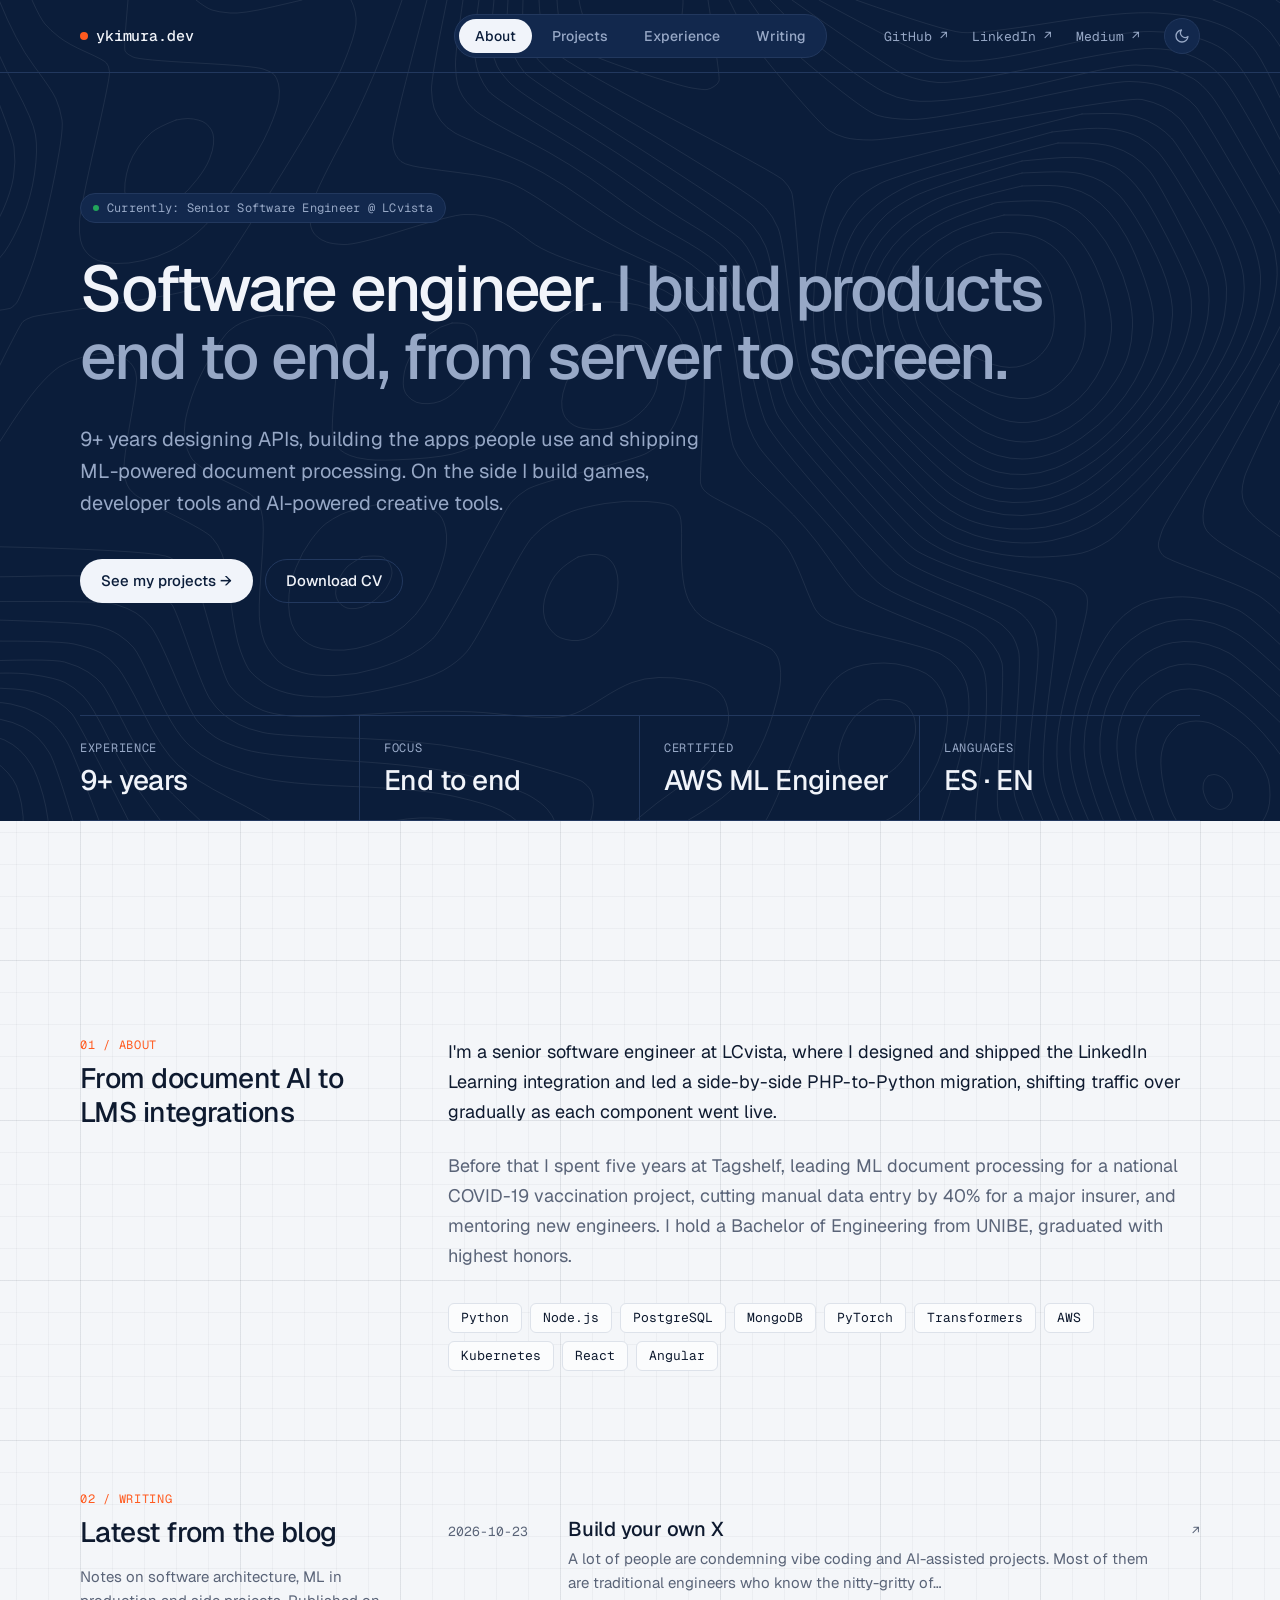
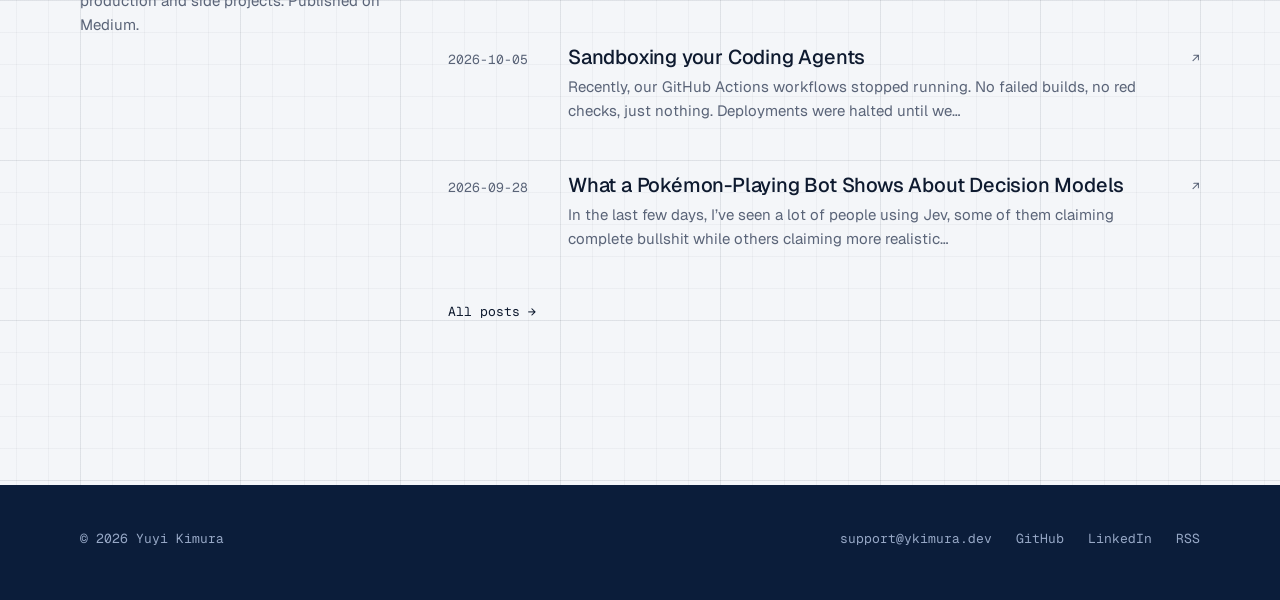
==== commit f281244b: "feat: Improve styling of the page" ====
--- a/index.html
+++ b/index.html
@@ -35,7 +35,7 @@
     <script src="/theme.js" defer></script>
   </head>
   <body>
-    <header class="site-header">
+    <header class="site-header band band-topo">
       <div class="container navbar">
         <a class="logo" href="/"><span class="dot" aria-hidden="true"></span>ykimura.dev</a>
         <nav aria-label="Main">
@@ -79,154 +79,162 @@
       </script>
     </header>
 
-    <main class="container">
-      <section class="hero">
-        <p class="pill">
-          <span class="dot dot-live" aria-hidden="true"></span>Currently: Senior Software Engineer @
-          LCvista
-        </p>
-        <h1 class="display">
-          Software engineer.
-          <span class="muted">I build products end to end, from server to screen.</span>
-        </h1>
-        <p class="intro">
-          9+ years designing APIs, building the apps people use and shipping ML-powered document
-          processing. On the side I build games, developer tools and AI-powered creative tools.
-        </p>
-        <div class="actions">
-          <a class="button button-primary" href="/projects/">See my projects →</a>
-          <a class="button button-secondary" href="/cv.pdf">Download CV</a>
+    <main>
+      <div class="band band-topo band-intro">
+        <div class="container">
+          <section class="hero">
+            <p class="pill">
+              <span class="dot dot-live" aria-hidden="true"></span>Currently: Senior Software Engineer @
+              LCvista
+            </p>
+            <h1 class="display">
+              Software engineer.
+              <span class="muted">I build products end to end, from server to screen.</span>
+            </h1>
+            <p class="intro">
+              9+ years designing APIs, building the apps people use and shipping ML-powered document
+              processing. On the side I build games, developer tools and AI-powered creative tools.
+            </p>
+            <div class="actions">
+              <a class="button button-primary" href="/projects/">See my projects →</a>
+              <a class="button button-secondary" href="/cv.pdf">Download CV</a>
+            </div>
+          </section>
+
+          <dl class="stats">
+            <div class="stat">
+              <dt class="label">Experience</dt>
+              <dd>9+ years</dd>
+            </div>
+            <div class="stat">
+              <dt class="label">Focus</dt>
+              <dd>End to end</dd>
+            </div>
+            <div class="stat">
+              <dt class="label">Certified</dt>
+              <dd>AWS ML Engineer</dd>
+            </div>
+            <div class="stat">
+              <dt class="label">Languages</dt>
+              <dd>ES · EN</dd>
+            </div>
+          </dl>
         </div>
-      </section>
-
-      <dl class="stats">
-        <div class="stat">
-          <dt class="label">Experience</dt>
-          <dd>9+ years</dd>
-        </div>
-        <div class="stat">
-          <dt class="label">Focus</dt>
-          <dd>End to end</dd>
-        </div>
-        <div class="stat">
-          <dt class="label">Certified</dt>
-          <dd>AWS ML Engineer</dd>
-        </div>
-        <div class="stat">
-          <dt class="label">Languages</dt>
-          <dd>ES · EN</dd>
-        </div>
-      </dl>
-
-      <section class="section split" aria-labelledby="about-title">
-        <div class="split-label">
-          <p class="label label-accent">01 / About</p>
-          <h2 class="section-title" id="about-title">From document AI to LMS integrations</h2>
-        </div>
-        <div class="about-body">
-          <p>
-            I'm a senior software engineer at LCvista, where I designed and shipped the LinkedIn
-            Learning integration and led a side-by-side PHP-to-Python migration, shifting traffic
-            over gradually as each component went live.
-          </p>
-          <p class="muted">
-            Before that I spent five years at Tagshelf, leading ML document processing for a
-            national COVID-19 vaccination project, cutting manual data entry by 40% for a major
-            insurer, and mentoring new engineers. I hold a Bachelor of Engineering from UNIBE,
-            graduated with highest honors.
-          </p>
-          <ul class="tags tags-stack" aria-label="Stack">
-            <li>Python</li>
-            <li>Node.js</li>
-            <li>PostgreSQL</li>
-            <li>MongoDB</li>
-            <li>PyTorch</li>
-            <li>Transformers</li>
-            <li>AWS</li>
-            <li>Kubernetes</li>
-            <li>React</li>
-            <li>Angular</li>
-          </ul>
-        </div>
-      </section>
-
-      <section class="section split" aria-labelledby="writing-title">
-        <div class="split-label">
-          <p class="label label-accent">02 / Writing</p>
-          <h2 class="section-title" id="writing-title">Latest from the blog</h2>
-          <p class="blurb">
-            Notes on software architecture, ML in production and side projects. Published on Medium.
-          </p>
-        </div>
-        <div>
-          <!-- Generated by scripts/medium.py; edits between these markers are overwritten. -->
-          <!-- medium:start -->
-          <ul class="posts">
-            <li>
-              <a
-                class="post-row"
-                href="https://medium.reversepitch.io/build-your-own-x-ac8075742ecf"
-              >
-                <time class="post-date" datetime="2026-10-23">2026-10-23</time>
-                <span class="post-body">
-                  <span class="post-title">Build your own X</span>
-                  <span class="post-summary"
-                    >A lot of people are condemning vibe coding and AI-assisted projects. Most of
-                    them are traditional engineers who know the nitty-gritty of…</span
-                  >
-                </span>
-                <span class="post-arrow" aria-hidden="true">↗</span>
-              </a>
-            </li>
-            <li>
-              <a
-                class="post-row"
-                href="https://medium.reversepitch.io/sandboxing-your-coding-agents-d793b4cce504"
-              >
-                <time class="post-date" datetime="2026-10-05">2026-10-05</time>
-                <span class="post-body">
-                  <span class="post-title">Sandboxing your Coding Agents</span>
-                  <span class="post-summary"
-                    >Recently, our GitHub Actions workflows stopped running. No failed builds, no
-                    red checks, just nothing. Deployments were halted until we…</span
-                  >
-                </span>
-                <span class="post-arrow" aria-hidden="true">↗</span>
-              </a>
-            </li>
-            <li>
-              <a
-                class="post-row"
-                href="https://medium.reversepitch.io/what-a-pok%C3%A9mon-playing-bot-shows-about-decision-models-b611568e4b09"
-              >
-                <time class="post-date" datetime="2026-09-28">2026-09-28</time>
-                <span class="post-body">
-                  <span class="post-title"
-                    >What a Pokémon-Playing Bot Shows About Decision Models</span
-                  >
-                  <span class="post-summary"
-                    >In the last few days, I’ve seen a lot of people using Jev, some of them
-                    claiming complete bullshit while others claiming more realistic…</span
-                  >
-                </span>
-                <span class="post-arrow" aria-hidden="true">↗</span>
-              </a>
-            </li>
-          </ul>
-          <!-- medium:end -->
-          <a class="posts-more mono-link mono-link-ink" href="/writing/">All posts →</a>
-        </div>
-      </section>
+      </div>
+
+      <div class="container">
+        <section class="section split" aria-labelledby="about-title">
+          <div class="split-label">
+            <p class="label label-accent">01 / About</p>
+            <h2 class="section-title" id="about-title">From document AI to LMS integrations</h2>
+          </div>
+          <div class="about-body">
+            <p>
+              I'm a senior software engineer at LCvista, where I designed and shipped the LinkedIn
+              Learning integration and led a side-by-side PHP-to-Python migration, shifting traffic
+              over gradually as each component went live.
+            </p>
+            <p class="muted">
+              Before that I spent five years at Tagshelf, leading ML document processing for a
+              national COVID-19 vaccination project, cutting manual data entry by 40% for a major
+              insurer, and mentoring new engineers. I hold a Bachelor of Engineering from UNIBE,
+              graduated with highest honors.
+            </p>
+            <ul class="tags tags-stack" aria-label="Stack">
+              <li>Python</li>
+              <li>Node.js</li>
+              <li>PostgreSQL</li>
+              <li>MongoDB</li>
+              <li>PyTorch</li>
+              <li>Transformers</li>
+              <li>AWS</li>
+              <li>Kubernetes</li>
+              <li>React</li>
+              <li>Angular</li>
+            </ul>
+          </div>
+        </section>
+
+        <section class="section split" aria-labelledby="writing-title">
+          <div class="split-label">
+            <p class="label label-accent">02 / Writing</p>
+            <h2 class="section-title" id="writing-title">Latest from the blog</h2>
+            <p class="blurb">
+              Notes on software architecture, ML in production and side projects. Published on Medium.
+            </p>
+          </div>
+          <div class="posts-plain">
+            <!-- Generated by scripts/medium.py; edits between these markers are overwritten. -->
+            <!-- medium:start -->
+            <ul class="posts">
+              <li>
+                <a
+                  class="post-row"
+                  href="https://medium.reversepitch.io/build-your-own-x-ac8075742ecf"
+                >
+                  <time class="post-date" datetime="2026-10-23">2026-10-23</time>
+                  <span class="post-body">
+                    <span class="post-title">Build your own X</span>
+                    <span class="post-summary"
+                      >A lot of people are condemning vibe coding and AI-assisted projects. Most of
+                      them are traditional engineers who know the nitty-gritty of…</span
+                    >
+                  </span>
+                  <span class="post-arrow" aria-hidden="true">↗</span>
+                </a>
+              </li>
+              <li>
+                <a
+                  class="post-row"
+                  href="https://medium.reversepitch.io/sandboxing-your-coding-agents-d793b4cce504"
+                >
+                  <time class="post-date" datetime="2026-10-05">2026-10-05</time>
+                  <span class="post-body">
+                    <span class="post-title">Sandboxing your Coding Agents</span>
+                    <span class="post-summary"
+                      >Recently, our GitHub Actions workflows stopped running. No failed builds, no
+                      red checks, just nothing. Deployments were halted until we…</span
+                    >
+                  </span>
+                  <span class="post-arrow" aria-hidden="true">↗</span>
+                </a>
+              </li>
+              <li>
+                <a
+                  class="post-row"
+                  href="https://medium.reversepitch.io/what-a-pok%C3%A9mon-playing-bot-shows-about-decision-models-b611568e4b09"
+                >
+                  <time class="post-date" datetime="2026-09-28">2026-09-28</time>
+                  <span class="post-body">
+                    <span class="post-title"
+                      >What a Pokémon-Playing Bot Shows About Decision Models</span
+                    >
+                    <span class="post-summary"
+                      >In the last few days, I’ve seen a lot of people using Jev, some of them
+                      claiming complete bullshit while others claiming more realistic…</span
+                    >
+                  </span>
+                  <span class="post-arrow" aria-hidden="true">↗</span>
+                </a>
+              </li>
+            </ul>
+            <!-- medium:end -->
+            <a class="posts-more mono-link mono-link-ink" href="/writing/">All posts →</a>
+          </div>
+        </section>
+      </div>
     </main>
 
-    <footer class="container site-footer">
-      <p class="mono-link">© 2026 Yuyi Kimura</p>
-      <ul class="footer-links">
-        <li><a class="mono-link" href="mailto:support@ykimura.dev">support@ykimura.dev</a></li>
-        <li><a class="mono-link" href="https://github.com/ypk46">GitHub</a></li>
-        <li><a class="mono-link" href="https://www.linkedin.com/in/ypk46/">LinkedIn</a></li>
-        <li><a class="mono-link" href="https://medium.com/feed/@yuyik46">RSS</a></li>
-      </ul>
-    </footer>
+    <div class="band band-footer">
+      <footer class="container site-footer">
+        <p class="mono-link">© 2026 Yuyi Kimura</p>
+        <ul class="footer-links">
+          <li><a class="mono-link" href="mailto:support@ykimura.dev">support@ykimura.dev</a></li>
+          <li><a class="mono-link" href="https://github.com/ypk46">GitHub</a></li>
+          <li><a class="mono-link" href="https://www.linkedin.com/in/ypk46/">LinkedIn</a></li>
+          <li><a class="mono-link" href="https://medium.com/feed/@yuyik46">RSS</a></li>
+        </ul>
+      </footer>
+    </div>
   </body>
 </html>
--- a/style.css
+++ b/style.css
@@ -1,13 +1,24 @@
 /* ykimura.dev: one stylesheet for every page. Tokens come from the design file. */
 
 :root {
-  --color-bg: #f6f6f3;
-  --color-surface: #fcfcfa;
-  --color-ink: #14161a;
-  --color-ink-muted: #5f6570;
-  --color-border: #e3e3de;
+  --color-bg: #f4f6f9;
+  --color-surface: #fbfcfd;
+  --color-ink: #0e1a2f;
+  --color-ink-muted: #5a6478;
+  --color-border: #dde2ea;
   --color-accent: #ff5a1f;
   --color-live: #22a55b;
+
+  /* Navy band (header, hero, footer). .band swaps the colors above for these. */
+  --color-band: #0b1d3a;
+  --color-band-surface: #12284d;
+  --color-band-border: #22385e;
+  --color-band-ink: #f1f4fa;
+  --color-band-ink-muted: #97a8c6;
+
+  /* Graph-paper lines on the light area */
+  --color-grid-minor: rgb(14 26 47 / 0.035);
+  --color-grid-major: rgb(14 26 47 / 0.06);
 
   --font-sans: "Geist", system-ui, -apple-system, "Segoe UI", Roboto, sans-serif;
   --font-mono: "Geist Mono", ui-monospace, SFMono-Regular, Menlo, monospace;
@@ -15,6 +26,7 @@
   --content: 1120px;
   --gutter: 16px;
   --label-col: 320px;
+  --header-h: 73px; /* navbar + its border; offsets the band pattern so it runs on from the header */
 
   color-scheme: light dark;
 }
@@ -22,22 +34,36 @@
 /* Dark values: from the system setting unless the theme toggle chose light (data-theme on <html>). */
 @media (prefers-color-scheme: dark) {
   :root:not([data-theme="light"]) {
-    --color-bg: #0e0f11;
-    --color-surface: #16181b;
-    --color-ink: #ecedea;
-    --color-ink-muted: #9399a3;
-    --color-border: #26292e;
+    --color-bg: #0b1220;
+    --color-surface: #111a2c;
+    --color-ink: #e9eef6;
+    --color-ink-muted: #8e9ab0;
+    --color-border: #1f2a40;
     --color-accent: #ff6a33;
+    --color-band: #081530;
+    --color-band-surface: #0f2147;
+    --color-band-border: #1c315a;
+    --color-band-ink: #eef2fa;
+    --color-band-ink-muted: #8c9ebf;
+    --color-grid-minor: rgb(255 255 255 / 0.025);
+    --color-grid-major: rgb(255 255 255 / 0.045);
   }
 }
 
 :root[data-theme="dark"] {
-  --color-bg: #0e0f11;
-  --color-surface: #16181b;
-  --color-ink: #ecedea;
-  --color-ink-muted: #9399a3;
-  --color-border: #26292e;
+  --color-bg: #0b1220;
+  --color-surface: #111a2c;
+  --color-ink: #e9eef6;
+  --color-ink-muted: #8e9ab0;
+  --color-border: #1f2a40;
   --color-accent: #ff6a33;
+  --color-band: #081530;
+  --color-band-surface: #0f2147;
+  --color-band-border: #1c315a;
+  --color-band-ink: #eef2fa;
+  --color-band-ink-muted: #8c9ebf;
+  --color-grid-minor: rgb(255 255 255 / 0.025);
+  --color-grid-major: rgb(255 255 255 / 0.045);
   color-scheme: dark;
 }
 
@@ -57,9 +83,17 @@
   -webkit-text-size-adjust: 100%;
 }
 
+/* Graph paper: 32px minor and 160px major lines. Centred, the major lines land on the content edges. */
 body {
   margin: 0;
-  background: var(--color-bg);
+  background-color: var(--color-bg);
+  background-image:
+    linear-gradient(var(--color-grid-major) 1px, transparent 1px),
+    linear-gradient(90deg, var(--color-grid-major) 1px, transparent 1px),
+    linear-gradient(var(--color-grid-minor) 1px, transparent 1px),
+    linear-gradient(90deg, var(--color-grid-minor) 1px, transparent 1px);
+  background-size: 160px 160px, 160px 160px, 32px 32px, 32px 32px;
+  background-position: center top;
   color: var(--color-ink);
   font-family: var(--font-sans);
   font-size: 16px;
@@ -120,6 +154,42 @@
 
 .mono {
   font-family: var(--font-mono);
+}
+
+/* Navy band: everything inside picks up the band colors through the same tokens. */
+.band {
+  --color-bg: var(--color-band);
+  --color-surface: var(--color-band-surface);
+  --color-border: var(--color-band-border);
+  --color-ink: var(--color-band-ink);
+  --color-ink-muted: var(--color-band-ink-muted);
+  background-color: var(--color-band);
+  color: var(--color-ink);
+}
+
+/* Topographic contours, anchored right so the peak stays in view on narrow screens. The intro band
+   shifts the image up by the header's height so the lines run on unbroken from the header. */
+.band-topo {
+  background-image: url("/topo.svg");
+  background-repeat: no-repeat;
+  background-size: max(1440px, 100%) auto;
+  background-position: right top;
+}
+
+.band-intro {
+  background-position: right 0 top calc(-1 * var(--header-h));
+}
+
+.band .button-secondary {
+  background: transparent;
+}
+
+.page-body {
+  padding-top: 96px;
+}
+
+.page-body-tight {
+  padding-top: 48px;
 }
 
 /* Type */
@@ -418,6 +488,10 @@
   padding: 120px 0 96px;
 }
 
+.band-intro .stats {
+  margin-bottom: 96px;
+}
+
 .hero h1 {
   max-width: 1000px;
 }
@@ -536,6 +610,12 @@
   font-family: var(--font-mono);
   font-size: 13px;
   color: var(--color-ink-muted);
+}
+
+/* Home's short list reads without dividers. */
+.posts-plain .posts,
+.posts-plain .posts li {
+  border: 0;
 }
 
 .posts-more {
@@ -951,9 +1031,11 @@
   justify-content: space-between;
   align-items: center;
   gap: 16px 24px;
+  padding: 40px 0 48px;
+}
+
+.band-footer {
   margin-top: 160px;
-  padding: 32px 0 48px;
-  border-top: 1px solid var(--color-border);
 }
 
 .footer-links {
@@ -1222,7 +1304,22 @@
   .site-footer {
     flex-direction: column;
     align-items: flex-start;
+  }
+
+  .band-footer {
     margin-top: 96px;
+  }
+
+  .band-intro .stats {
+    margin-bottom: 64px;
+  }
+
+  .page-body {
+    padding-top: 64px;
+  }
+
+  .page-body-tight {
+    padding-top: 40px;
   }
 
   .prose {
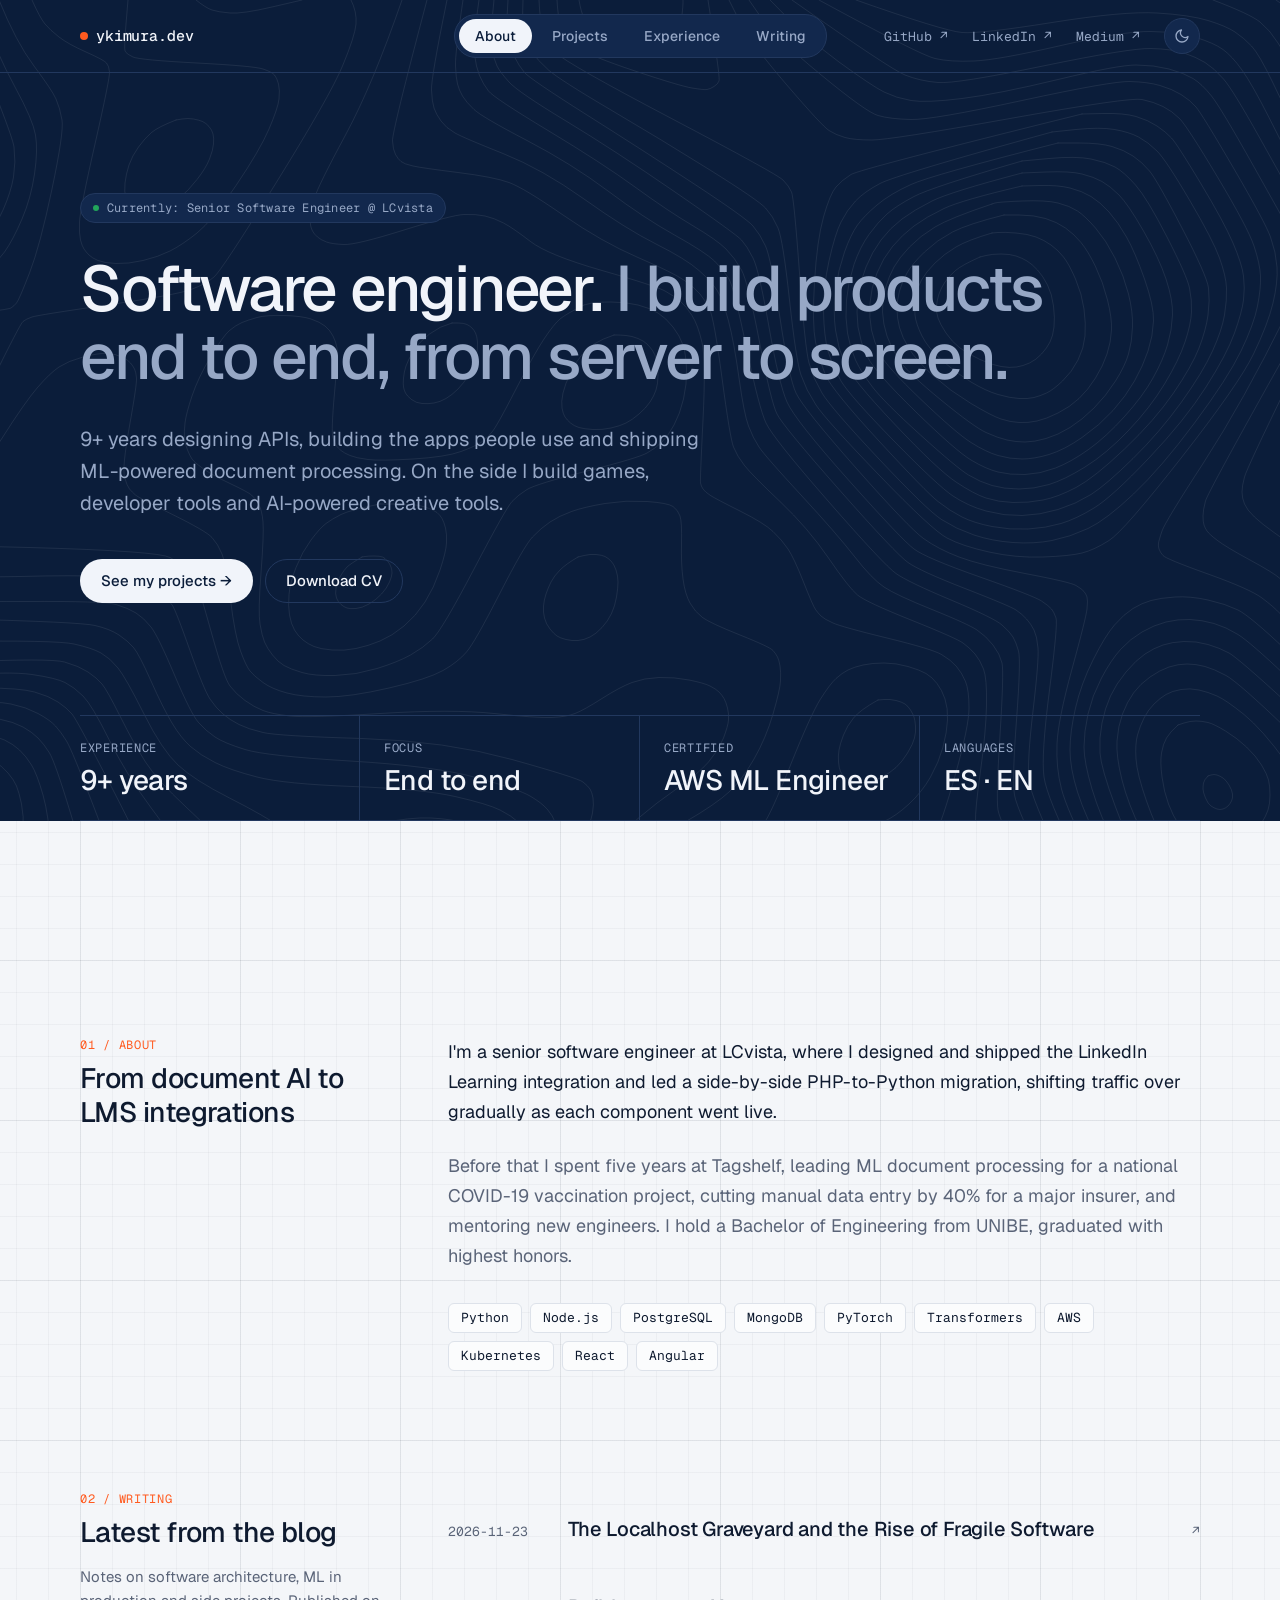
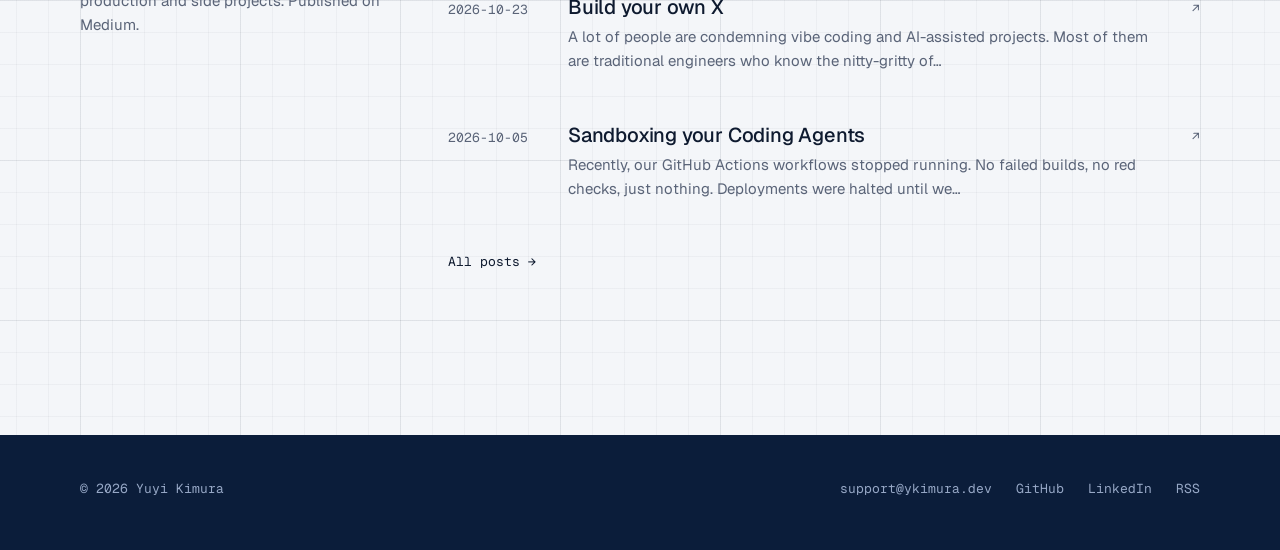
==== commit cb1c301c: "Sync Medium posts" ====
--- a/index.html
+++ b/index.html
@@ -168,51 +168,30 @@
             <!-- medium:start -->
             <ul class="posts">
               <li>
-                <a
-                  class="post-row"
-                  href="https://medium.reversepitch.io/build-your-own-x-ac8075742ecf"
-                >
-                  <time class="post-date" datetime="2026-10-23">2026-10-23</time>
+                <a class="post-row" href="https://medium.reversepitch.io/the-localhost-graveyard-and-the-rise-of-fragile-software-ab556cfaa099">
+                  <time class="post-date" datetime="2026-11-23">2026-11-23</time>
                   <span class="post-body">
-                    <span class="post-title">Build your own X</span>
-                    <span class="post-summary"
-                      >A lot of people are condemning vibe coding and AI-assisted projects. Most of
-                      them are traditional engineers who know the nitty-gritty of…</span
-                    >
+                    <span class="post-title">The Localhost Graveyard and the Rise of Fragile Software</span>
                   </span>
                   <span class="post-arrow" aria-hidden="true">↗</span>
                 </a>
               </li>
               <li>
-                <a
-                  class="post-row"
-                  href="https://medium.reversepitch.io/sandboxing-your-coding-agents-d793b4cce504"
-                >
-                  <time class="post-date" datetime="2026-10-05">2026-10-05</time>
+                <a class="post-row" href="https://medium.reversepitch.io/build-your-own-x-ac8075742ecf">
+                  <time class="post-date" datetime="2026-10-23">2026-10-23</time>
                   <span class="post-body">
-                    <span class="post-title">Sandboxing your Coding Agents</span>
-                    <span class="post-summary"
-                      >Recently, our GitHub Actions workflows stopped running. No failed builds, no
-                      red checks, just nothing. Deployments were halted until we…</span
-                    >
+                    <span class="post-title">Build your own X</span>
+                    <span class="post-summary">A lot of people are condemning vibe coding and AI-assisted projects. Most of them are traditional engineers who know the nitty-gritty of…</span>
                   </span>
                   <span class="post-arrow" aria-hidden="true">↗</span>
                 </a>
               </li>
               <li>
-                <a
-                  class="post-row"
-                  href="https://medium.reversepitch.io/what-a-pok%C3%A9mon-playing-bot-shows-about-decision-models-b611568e4b09"
-                >
-                  <time class="post-date" datetime="2026-09-28">2026-09-28</time>
+                <a class="post-row" href="https://medium.reversepitch.io/sandboxing-your-coding-agents-d793b4cce504">
+                  <time class="post-date" datetime="2026-10-05">2026-10-05</time>
                   <span class="post-body">
-                    <span class="post-title"
-                      >What a Pokémon-Playing Bot Shows About Decision Models</span
-                    >
-                    <span class="post-summary"
-                      >In the last few days, I’ve seen a lot of people using Jev, some of them
-                      claiming complete bullshit while others claiming more realistic…</span
-                    >
+                    <span class="post-title">Sandboxing your Coding Agents</span>
+                    <span class="post-summary">Recently, our GitHub Actions workflows stopped running. No failed builds, no red checks, just nothing. Deployments were halted until we…</span>
                   </span>
                   <span class="post-arrow" aria-hidden="true">↗</span>
                 </a>
--- a/style.css
+++ b/style.css
@@ -821,6 +821,17 @@
   background: var(--color-bg);
 }
 
+/* Screenshot visual: the image carries its own window shadow and margin, so the panel padding is lighter. */
+.featured-shot {
+  padding: 24px;
+}
+
+.featured-shot img {
+  display: block;
+  width: 100%;
+  height: auto;
+}
+
 .board {
   display: grid;
   grid-template-columns: repeat(4, minmax(0, 72px));
@@ -1249,6 +1260,10 @@
     padding: 24px;
   }
 
+  .featured-shot {
+    padding: 12px;
+  }
+
   .featured-visual {
     border-left: 0;
     border-top: 1px solid var(--color-border);
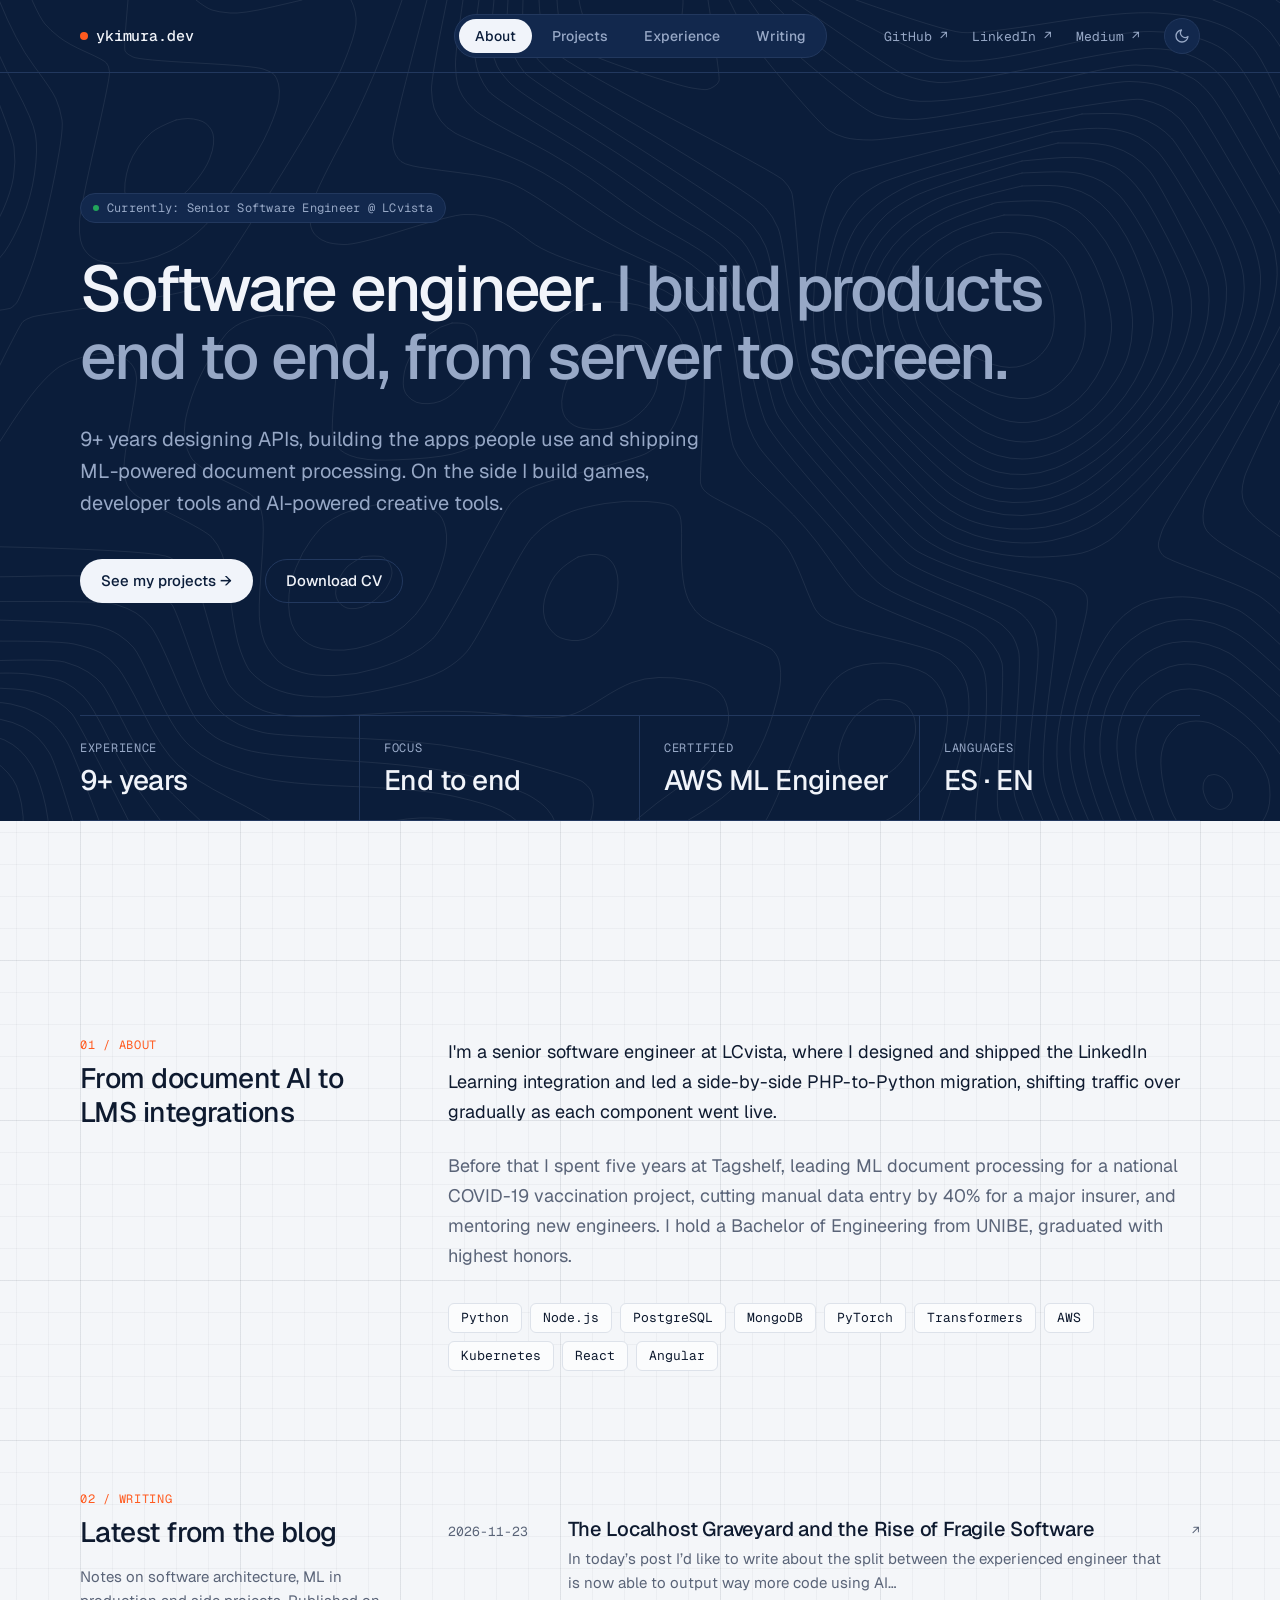
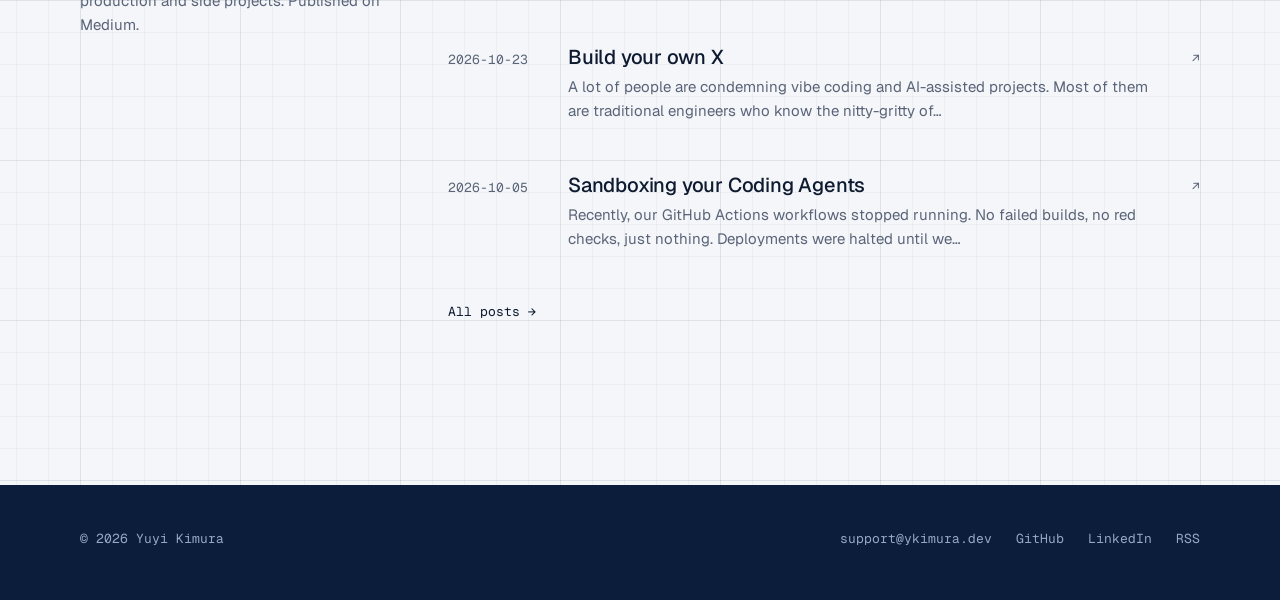
==== commit a5667160: "Sync Medium posts Co-Authored-By: Claude Opus 5.5 <noreply@anthropic.com>" ====
--- a/index.html
+++ b/index.html
@@ -172,6 +172,7 @@
                   <time class="post-date" datetime="2026-11-23">2026-11-23</time>
                   <span class="post-body">
                     <span class="post-title">The Localhost Graveyard and the Rise of Fragile Software</span>
+                    <span class="post-summary">In today’s post I’d like to write about the split between the experienced engineer that is now able to output way more code using AI…</span>
                   </span>
                   <span class="post-arrow" aria-hidden="true">↗</span>
                 </a>
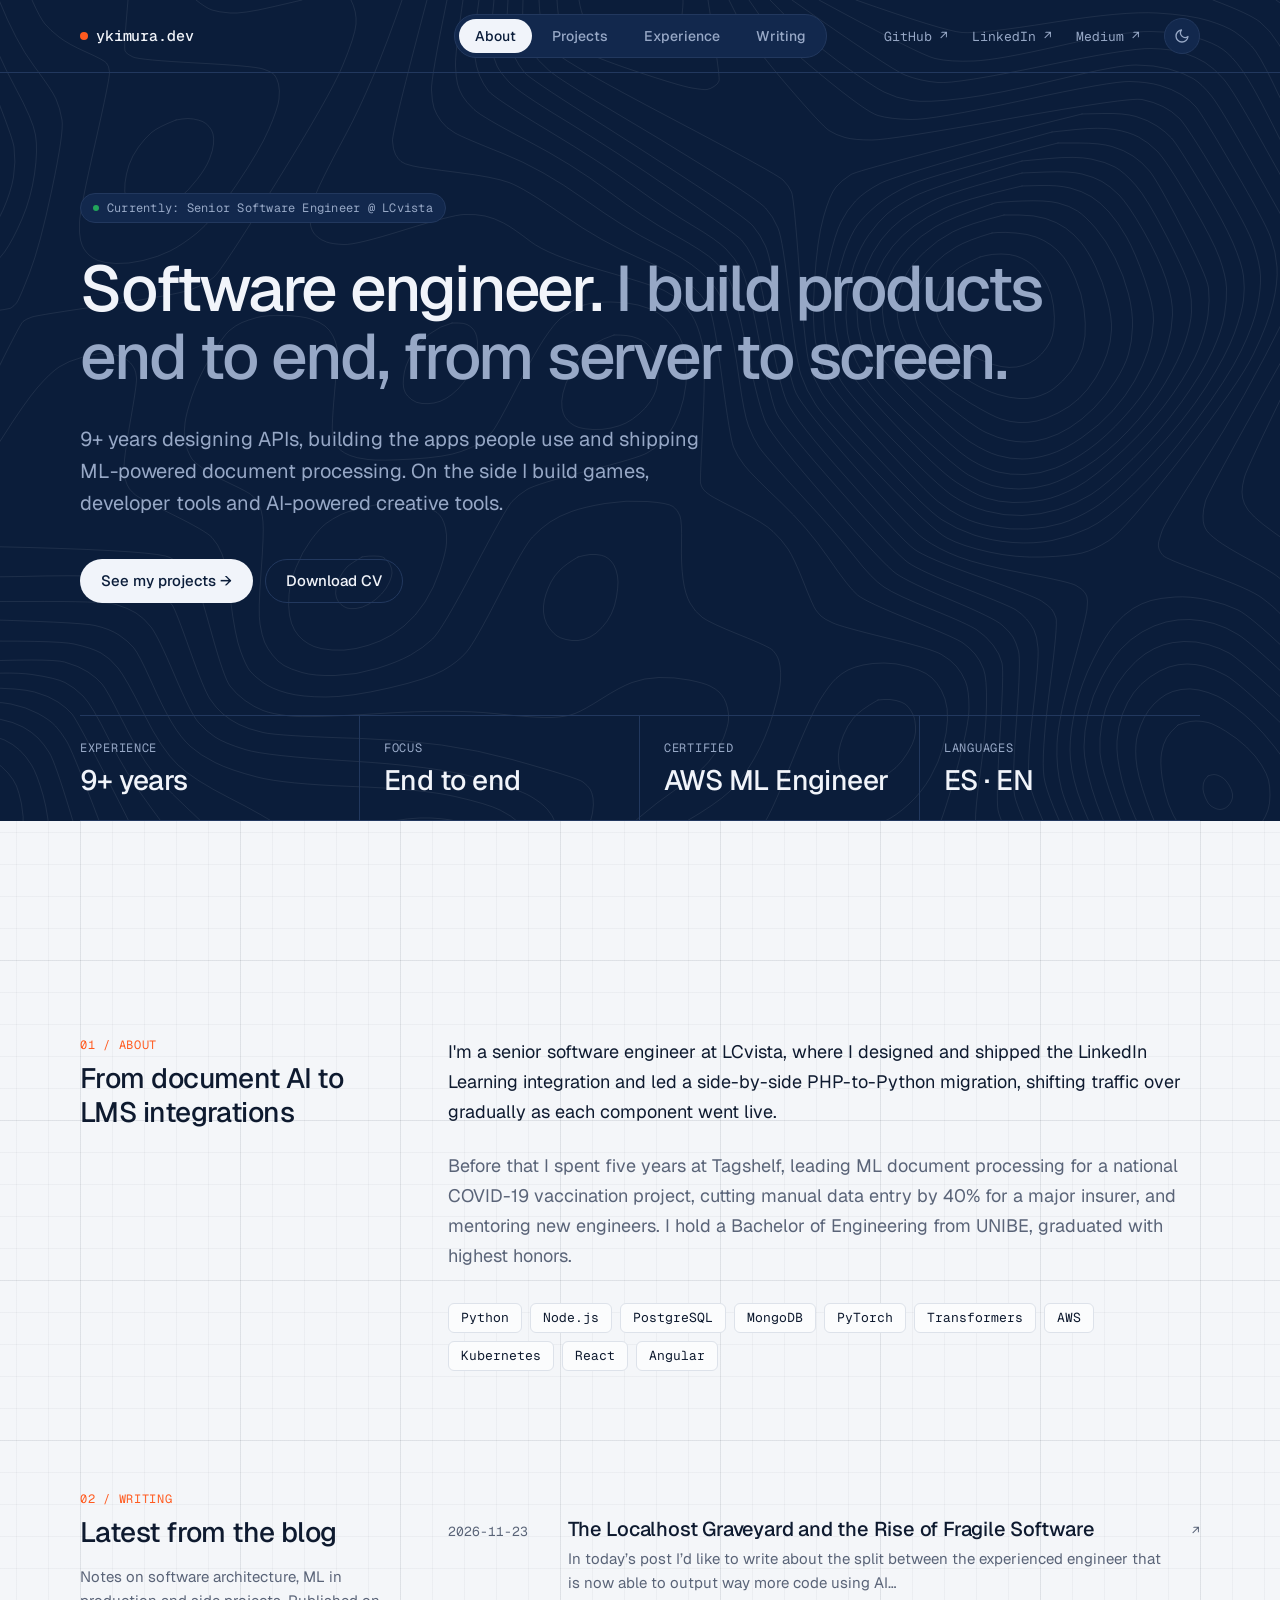
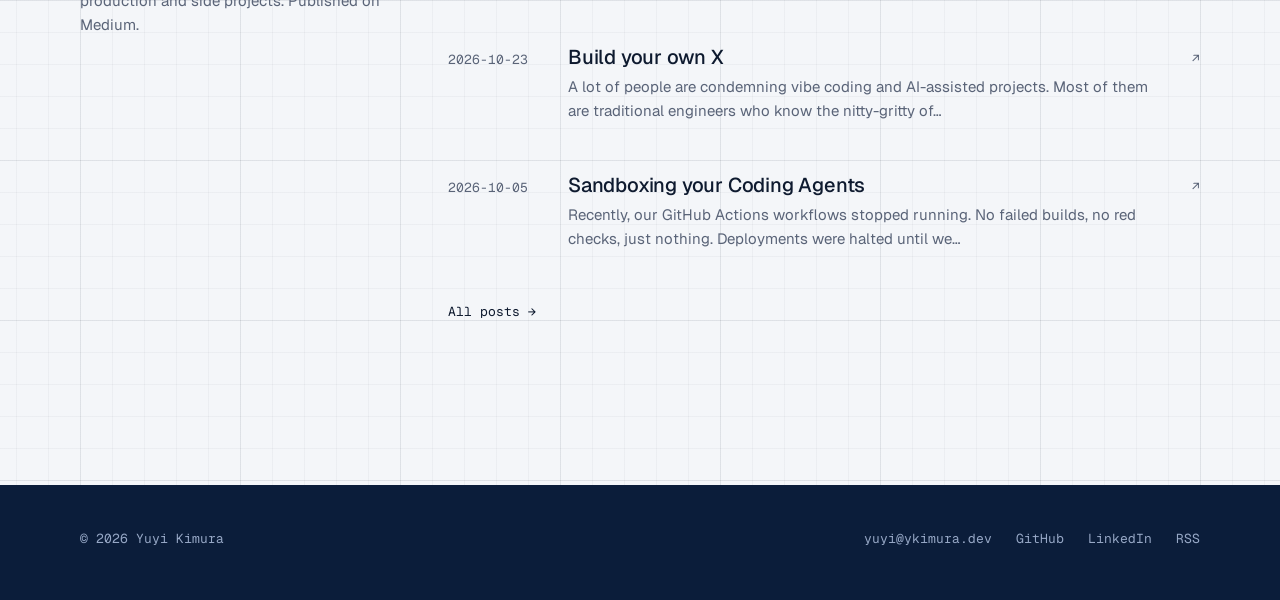
==== commit d53d779d: "feat: Use personal email address in the site footer Co-Authored-By: Claude Opus 5.5 <noreply@anthrop" ====
--- a/index.html
+++ b/index.html
@@ -209,7 +209,7 @@
       <footer class="container site-footer">
         <p class="mono-link">© 2026 Yuyi Kimura</p>
         <ul class="footer-links">
-          <li><a class="mono-link" href="mailto:support@ykimura.dev">support@ykimura.dev</a></li>
+          <li><a class="mono-link" href="mailto:yuyi@ykimura.dev">yuyi@ykimura.dev</a></li>
           <li><a class="mono-link" href="https://github.com/ypk46">GitHub</a></li>
           <li><a class="mono-link" href="https://www.linkedin.com/in/ypk46/">LinkedIn</a></li>
           <li><a class="mono-link" href="https://medium.com/feed/@yuyik46">RSS</a></li>
